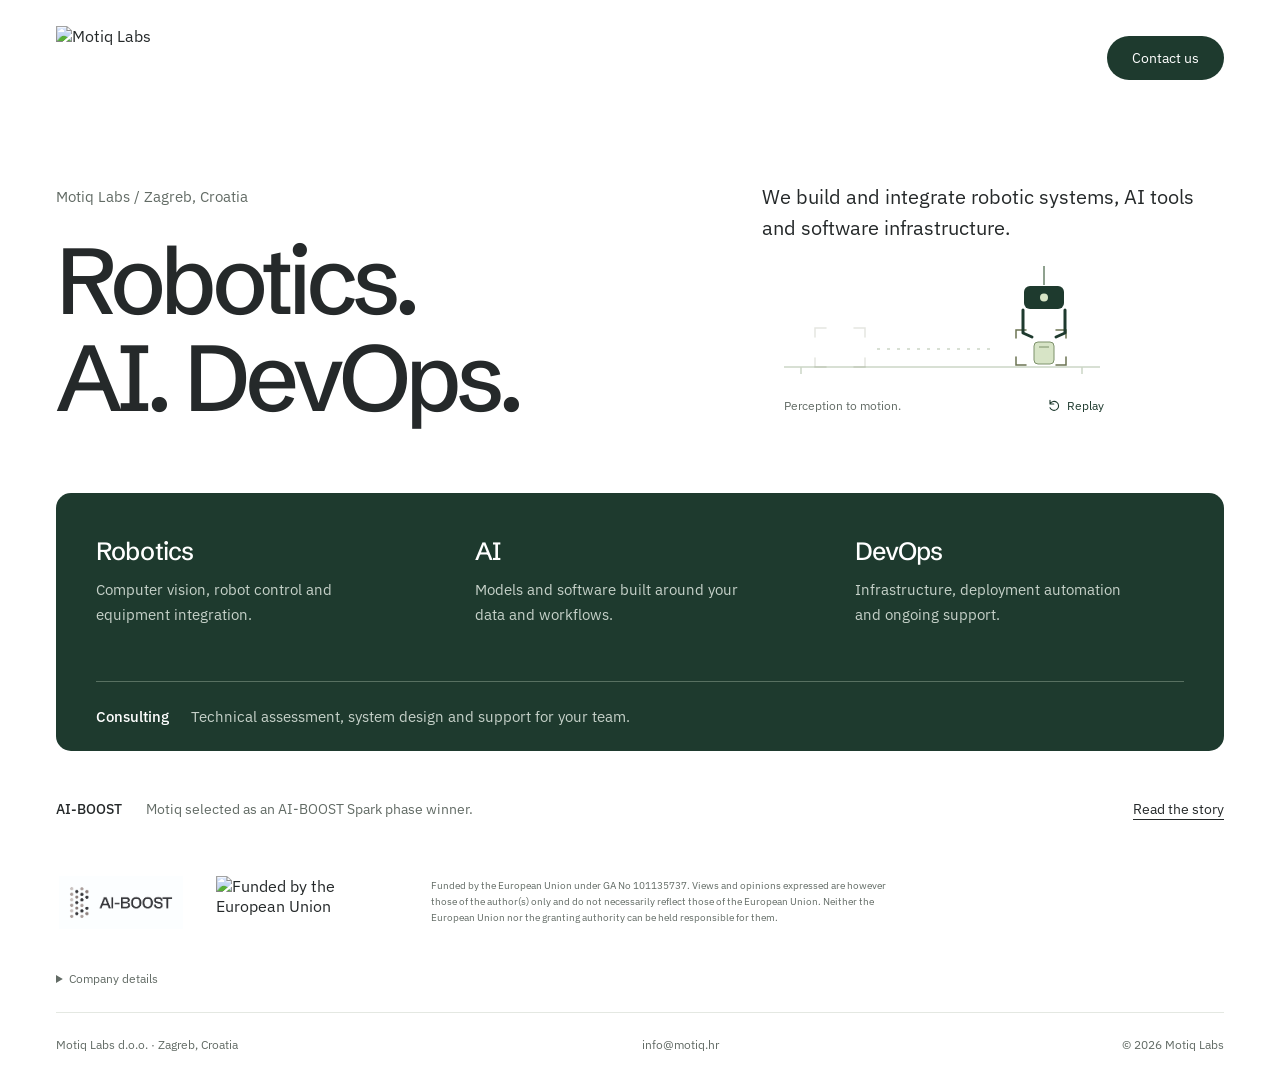
==== index.html @ 9acb7c1d "Polish homepage with gripper animation and AI-BOOST news article" ====
<!doctype html>
<html lang="en">
<head>
  <meta charset="utf-8">
  <meta name="viewport" content="width=device-width, initial-scale=1">
  <meta name="description" content="Robotics, AI, DevOps and engineering consulting. Motiq Labs, Zagreb, Croatia.">
  <title>Motiq Labs — Robotics, AI &amp; DevOps</title>
  <meta name="theme-color" content="#ffffff">
  <link rel="canonical" href="https://www.motiq.hr/">
  <meta property="og:title" content="Motiq Labs — Robotics, AI &amp; DevOps">
  <meta property="og:description" content="Robotics, AI, DevOps and engineering consulting. Motiq Labs, Zagreb, Croatia.">
  <meta property="og:type" content="website">
  <meta property="og:url" content="https://www.motiq.hr/">
  <meta property="og:image" content="https://www.motiq.hr/assets/brand/social-preview.png">
  <meta property="og:image:alt" content="Motiq Labs">
  <meta name="twitter:card" content="summary_large_image">
  <link rel="icon" href="assets/brand/favicon.svg" type="image/svg+xml">
  <link rel="icon" href="assets/brand/favicon.ico" sizes="16x16 32x32">
  <link rel="apple-touch-icon" href="assets/brand/apple-touch-icon.png">
  <link rel="manifest" href="site.webmanifest">
  <link rel="preconnect" href="https://fonts.googleapis.com">
  <link rel="preconnect" href="https://fonts.gstatic.com" crossorigin>
  <link rel="stylesheet" href="css/style.62e32bd6d911.css">
</head>
<body class="a selected-design">
  <a class="skip-link" href="#main">Skip to content</a>
  <div class="wrap">
    <header class="header">
      <a href="./" aria-label="Motiq Labs home"><img class="logo" src="assets/brand/motiq-horizontal.svg" alt="Motiq Labs" width="133" height="64"></a>
      <nav class="nav" aria-label="Main navigation">
        <a class="contact" href="mailto:info@motiq.hr">Contact us</a>
      </nav>
    </header>
    <main id="main">
      <section class="hero">
        <div><p class="intro">Motiq Labs / Zagreb, Croatia</p><h1>Robotics.<br>AI. DevOps.</h1></div>
        <div class="hero-side"><p class="lead">We build and integrate robotic systems, AI tools and software infrastructure.</p><figure class="motion-demo" data-motion>
          <svg class="motion-scene" viewBox="0 0 360 124" role="img" aria-labelledby="motion-title">
            <title id="motion-title">Illustration of a gripper detecting, picking up and placing an object</title>
            <path class="motion-track" d="M22 102H338M39 102v7M320 102v7"/>
            <path class="motion-target" d="M254 73v-8h10m30 0h10v8m0 19v8h-10m-30 0h-10v-8"/>
            <path class="motion-sense" d="M53 72v-9h11m28 0h11v9m-50 21v9h11m28 0h11v-9"/>
            <path class="motion-route" d="M115 84H235"/>
            <g class="motion-item"><rect x="68" y="77" width="20" height="22" rx="4"/><path d="M73 82h10"/></g>
            <g class="motion-gripper">
              <path class="motion-cable" d="M78 9v19"/>
              <rect class="motion-body" x="58" y="29" width="40" height="23" rx="6"/>
              <path class="motion-jaw motion-jaw-left" d="M57 53v23l9 4"/>
              <path class="motion-jaw motion-jaw-right" d="M99 53v23l-9 4"/>
              <circle class="motion-joint" cx="78" cy="40.5" r="4"/>
            </g>
          </svg>
          <figcaption><span>Perception to motion.</span><button class="motion-replay" type="button" aria-label="Replay gripper animation" hidden><svg viewBox="0 0 20 20" aria-hidden="true"><path d="M4 8a6 6 0 1 1 0 5M4 3v5h5"/></svg><span>Replay</span></button></figcaption>
        </figure></div>
      </section>
      <div class="service-band">
        <div class="services" id="services">
          <section><h2>Robotics</h2><p>Computer vision, robot control and equipment integration.</p></section>
          <section><h2>AI</h2><p>Models and software built around your data and workflows.</p></section>
          <section><h2>DevOps</h2><p>Infrastructure, deployment automation and ongoing support.</p></section>
        </div>
        <div class="consulting"><strong>Consulting</strong><span>Technical assessment, system design and support for your team.</span></div>
      </div>
      <aside class="news" id="ai-boost"><span class="tag">AI-BOOST</span><p>Motiq selected as an AI-BOOST Spark phase winner.</p><a href="ai-boost.html">Read the story</a></aside>
      <div class="credits">
        <div class="credit-logos"><a href="https://aiboost-project.eu/" aria-label="AI-BOOST"><img class="boost-logo" src="assets/brand/ai-boost-horizontal.jpg" alt="AI-BOOST" width="130" height="53"></a><img class="eu-logo" src="assets/brand/eu-funded-en.png" alt="Funded by the European Union" width="180" height="53"></div>
        <p>Funded by the European Union under GA No 101135737. Views and opinions expressed are however those of the author(s) only and do not necessarily reflect those of the European Union. Neither the European Union nor the granting authority can be held responsible for them.</p>
      </div>
    </main>
    <details class="company-details"><summary>Company details</summary><p>Motiq Labs društvo s ograničenom odgovornošću za usluge<br>Ulica Drage Gervaisa 27, 10000 Zagreb, Croatia<br>OIB: 84803121885 · MBS: 081739004<br><a href="mailto:uprava@motiq.hr">uprava@motiq.hr</a></p></details>
    <footer class="bottom" id="contact"><span>Motiq Labs d.o.o. · Zagreb, Croatia</span><a href="mailto:info@motiq.hr">info@motiq.hr</a><span>© 2026 Motiq Labs</span></footer>
  </div>
  <script src="js/motion.3e75aca7bedf.js" defer></script>
</body>
</html>
---- css/style.62e32bd6d911.css ----
@import url('https://fonts.googleapis.com/css2?family=IBM+Plex+Sans:wght@400;500&family=Schibsted+Grotesk:wght@400;500;600&display=swap');
:root{--forest:#1e3a2e;--ink:#25292a;--muted:#626b65;--sage:#d7e4c6;--paper:#fff;font-family:'IBM Plex Sans',sans-serif;color:var(--ink);background:var(--paper)}
*{box-sizing:border-box}body{margin:0}a{color:inherit;text-decoration:none}a:hover{text-decoration:underline;text-underline-offset:5px}a:focus-visible{outline:3px solid #58815b;outline-offset:6px}p,h1,h2,h3{margin:0}p{line-height:1.65}h1,h2,h3{font-family:'Schibsted Grotesk',sans-serif;font-weight:500;letter-spacing:-.055em}img{display:block;max-width:100%}.wrap{width:min(1280px,calc(100% - 112px));margin:auto}.header{height:116px;display:flex;align-items:center;justify-content:space-between;gap:32px}.logo{width:133px;height:64px;object-fit:contain}.nav{display:flex;align-items:center;gap:38px;font-size:14px}.nav .contact{background:var(--forest);color:#fff;padding:13px 25px;border-radius:30px}.intro{font-size:15px;color:var(--muted)}.lead{font-size:20px;max-width:40ch;line-height:1.55}.button{display:inline-flex;align-items:center;justify-content:center;min-height:50px;padding:13px 25px;background:var(--forest);color:white;border-radius:30px;font-size:15px;margin-top:28px}.button:hover{background:#2c503d;text-decoration:none}.services{display:grid;grid-template-columns:repeat(3,1fr);gap:50px;padding:43px 0 53px}.services h2{font-size:25px;letter-spacing:-.035em;margin-bottom:12px}.services p{font-size:15px;max-width:31ch;color:var(--muted)}.consulting{display:flex;align-items:baseline;gap:22px;font-size:15px;padding:25px 0;color:var(--muted)}.consulting strong{color:var(--ink);font-weight:500}.news{display:flex;align-items:center;gap:24px;border-top:1px solid #dce2da;padding:25px 0;font-size:14px}.news .tag{font-weight:500;white-space:nowrap}.news p{color:var(--muted)}.news a{margin-left:auto;white-space:nowrap;text-decoration:underline;text-underline-offset:5px}.credits{display:flex;gap:35px;align-items:center;padding:30px 0 34px}.credit-logos{display:flex;align-items:center;gap:30px;flex-shrink:0}.boost-logo{width:130px;height:53px;object-fit:contain}.eu-logo{width:180px;height:53px;object-fit:contain}.credits p{max-width:77ch;font-size:10px;line-height:1.6;color:var(--muted)}.bottom{display:flex;justify-content:space-between;padding:24px 0 82px;font-size:12px;color:var(--muted);border-top:1px solid #e4e8e2}
.selected-design .bottom{padding-bottom:28px}
/* A: a direct typographic opening and a quiet green working surface. */
.a .hero{display:grid;grid-template-columns:1.4fr 1fr;gap:60px;padding:65px 0 62px;align-items:end}.a h1{font-size:clamp(65px,7.3vw,110px);line-height:1.04;letter-spacing:-.065em;margin-top:22px}.a .hero-side{padding-bottom:10px}.a .service-band{background:var(--forest);color:#fff;border-radius:15px;padding:0 40px}.a .service-band .services p{color:#c6d1c9}.a .consulting{border-top:1px solid #587061;color:#c6d1c9}.a .consulting strong{color:white}.a .news{border-top:0;margin-top:22px}
@media(min-width:1500px){.wrap{width:min(1320px,calc(100% - 160px))}}
@media(max-width:850px){.wrap{width:calc(100% - 48px)}.header{height:94px}.logo{width:113px;height:55px}.nav{gap:20px}.a .hero{grid-template-columns:1fr;gap:32px;padding:38px 0 42px}.a h1{font-size:clamp(50px,9.4vw,80px);max-width:none}.lead{font-size:19px;max-width:45ch}.services{gap:28px}.a .service-band{padding:0 25px}.services h2{font-size:22px}.credits{flex-direction:column;align-items:flex-start;gap:15px}.news{flex-wrap:wrap;gap:8px 20px}.news a{margin-left:0}}
@media(max-width:540px){.wrap{width:calc(100% - 40px)}.nav .contact{padding:10px 18px}.nav .work-link{display:none}.a h1{font-size:clamp(42px,11.3vw,63px)}.a .hero{gap:25px}.intro{font-size:13px}.lead{font-size:17px}.services{grid-template-columns:1fr;padding:28px 0;gap:25px}.services h2{font-size:23px;margin-bottom:5px}.services p{max-width:37ch}.consulting{flex-direction:column;gap:5px;padding:22px 0}.a .service-band{padding:0 23px}.news{padding-block:23px}.credit-logos{gap:20px;flex-wrap:wrap}.boost-logo{width:103px}.eu-logo{width:150px}.bottom{gap:20px;flex-wrap:wrap}}
.skip-link{position:absolute;top:-100px;left:20px;z-index:20;padding:12px 20px;background:#1e3a2e;color:#fff}.skip-link:focus{top:12px}
html{scroll-padding-top:24px}
.company-details{padding:0 0 18px;font-size:12px;color:var(--muted)}.company-details summary{cursor:pointer;width:fit-content;padding:8px 0}.company-details p{margin-top:8px}
.project-page article{max-width:850px;margin:50px auto 65px}.project-page h1{font-size:clamp(37px,5vw,68px);line-height:1.1;margin-top:24px}.project-page h2{font-size:26px;margin:36px 0 15px}.project-page h3{font-size:20px;letter-spacing:-.025em}.project-page article>p{font-size:17px;margin:20px 0;color:var(--muted)}.project-page article a{text-decoration:underline;text-underline-offset:4px}.project-page .project-lead{font-size:20px}.project-steps{padding-left:22px}.project-steps li{padding:8px 0 12px 10px}.project-steps p{margin-top:7px;color:var(--muted)}

/* A single, replayable pick-and-place illustration replaces the second CTA. */
[hidden] { display: none !important; }
.motion-demo { margin: 22px 0 0; max-width: 360px; color: var(--forest); }
.motion-scene { display: block; width: 100%; height: auto; overflow: visible; }
.motion-track { fill: none; stroke: #cbd6c6; stroke-width: 1.5; }
.motion-route { fill: none; stroke: #cbd6c6; stroke-width: 1.5; stroke-dasharray: 3 7; }
.motion-target, .motion-sense { fill: none; stroke: #6b7352; stroke-width: 1.5; stroke-linecap: round; }
.motion-sense { opacity: .18; }
.motion-item { transform: translate(204px, 0); }
.motion-item rect { fill: var(--sage); stroke: #7d916b; stroke-width: 1; }
.motion-item path { fill: none; stroke: #7d916b; stroke-width: 1; }
.motion-gripper { transform: translate(204px, -8px); }
.motion-cable { stroke: #8fa18f; stroke-width: 2; }
.motion-body { fill: var(--forest); }
.motion-joint { fill: var(--sage); }
.motion-jaw { fill: none; stroke: var(--forest); stroke-width: 3; stroke-linecap: round; stroke-linejoin: round; }
.motion-demo figcaption { display: flex; align-items: center; justify-content: space-between; min-height: 32px; padding: 0 18px 0 22px; font-size: 12px; color: var(--muted); }
.motion-replay { display: inline-flex; align-items: center; gap: 5px; border: 0; padding: 6px 0 6px 12px; min-height: 32px; background: none; font: inherit; color: var(--forest); cursor: pointer; }
.motion-replay svg { width: 15px; height: 15px; fill: none; stroke: currentColor; stroke-width: 1.5; stroke-linecap: round; stroke-linejoin: round; }
.motion-replay:hover { text-decoration: underline; text-underline-offset: 4px; }
.motion-replay:focus-visible { outline: 3px solid #58815b; outline-offset: 3px; border-radius: 3px; }
.motion-replay:disabled { opacity: .4; cursor: default; text-decoration: none; }
.is-playing .motion-gripper { animation: gripper-travel 4.8s cubic-bezier(.4, 0, .2, 1) both; }
.is-playing .motion-item { animation: item-travel 4.8s cubic-bezier(.4, 0, .2, 1) both; }
.is-playing .motion-jaw-left { animation: close-left 4.8s ease both; }
.is-playing .motion-jaw-right { animation: close-right 4.8s ease both; }
.is-playing .motion-sense { animation: detect-item 4.8s ease both; }
.is-playing .motion-target { animation: place-item 4.8s ease both; }
@keyframes gripper-travel {
  0%, 10% { transform: translate(0, -8px); }
  22%, 30% { transform: translate(0, 18px); }
  40% { transform: translate(0, 0); }
  65% { transform: translate(204px, 0); }
  76%, 86% { transform: translate(204px, 18px); }
  100% { transform: translate(204px, -8px); }
}
@keyframes item-travel {
  0%, 30% { transform: translate(0, 0); }
  40% { transform: translate(0, -18px); }
  65% { transform: translate(204px, -18px); }
  76%, 100% { transform: translate(204px, 0); }
}
@keyframes close-left { 0%, 22%, 86%, 100% { transform: translateX(0); } 30%, 76% { transform: translateX(4px); } }
@keyframes close-right { 0%, 22%, 86%, 100% { transform: translateX(0); } 30%, 76% { transform: translateX(-4px); } }
@keyframes detect-item { 0% { opacity: .2; } 10%, 22% { opacity: 1; } 30%, 100% { opacity: .18; } }
@keyframes place-item { 0%, 65% { opacity: .2; } 86%, 100% { opacity: 1; } }
.project-page article > .story-meta { display: flex; align-items: center; gap: 20px; font-size: 13px; margin: 0 0 22px; }
.story-meta span { color: var(--forest); font-weight: 500; }
.story-visual { margin: 32px 0 36px; }
.story-visual img { width: 100%; height: auto; border-radius: 8px; }
.project-page .credits { padding-top: 20px; }
@media (max-width: 850px) {
  .motion-demo { max-width: 330px; margin-top: 15px; }
  .a .hero-side { display: grid; grid-template-columns: 1fr 1fr; gap: 30px; align-items: center; }
  .motion-demo { margin: 0; }
}
@media (max-width: 540px) {
  .a .hero-side { display: block; }
  .motion-demo { max-width: 330px; margin-top: 13px; }
  .a .hero { padding-bottom: 28px; }
  .project-page article { margin-top: 30px; }
  .project-page h1 { font-size: clamp(34px, 8.4vw, 43px); }
  .project-page .project-lead { font-size: 18px; }
  .story-visual { margin: 25px 0; }
}
@media (prefers-reduced-motion: reduce) {
  .motion-demo * { animation: none !important; }
  .motion-replay { display: none; }
}

.a .hero { align-items: center; }

.nowrap { white-space: nowrap; }
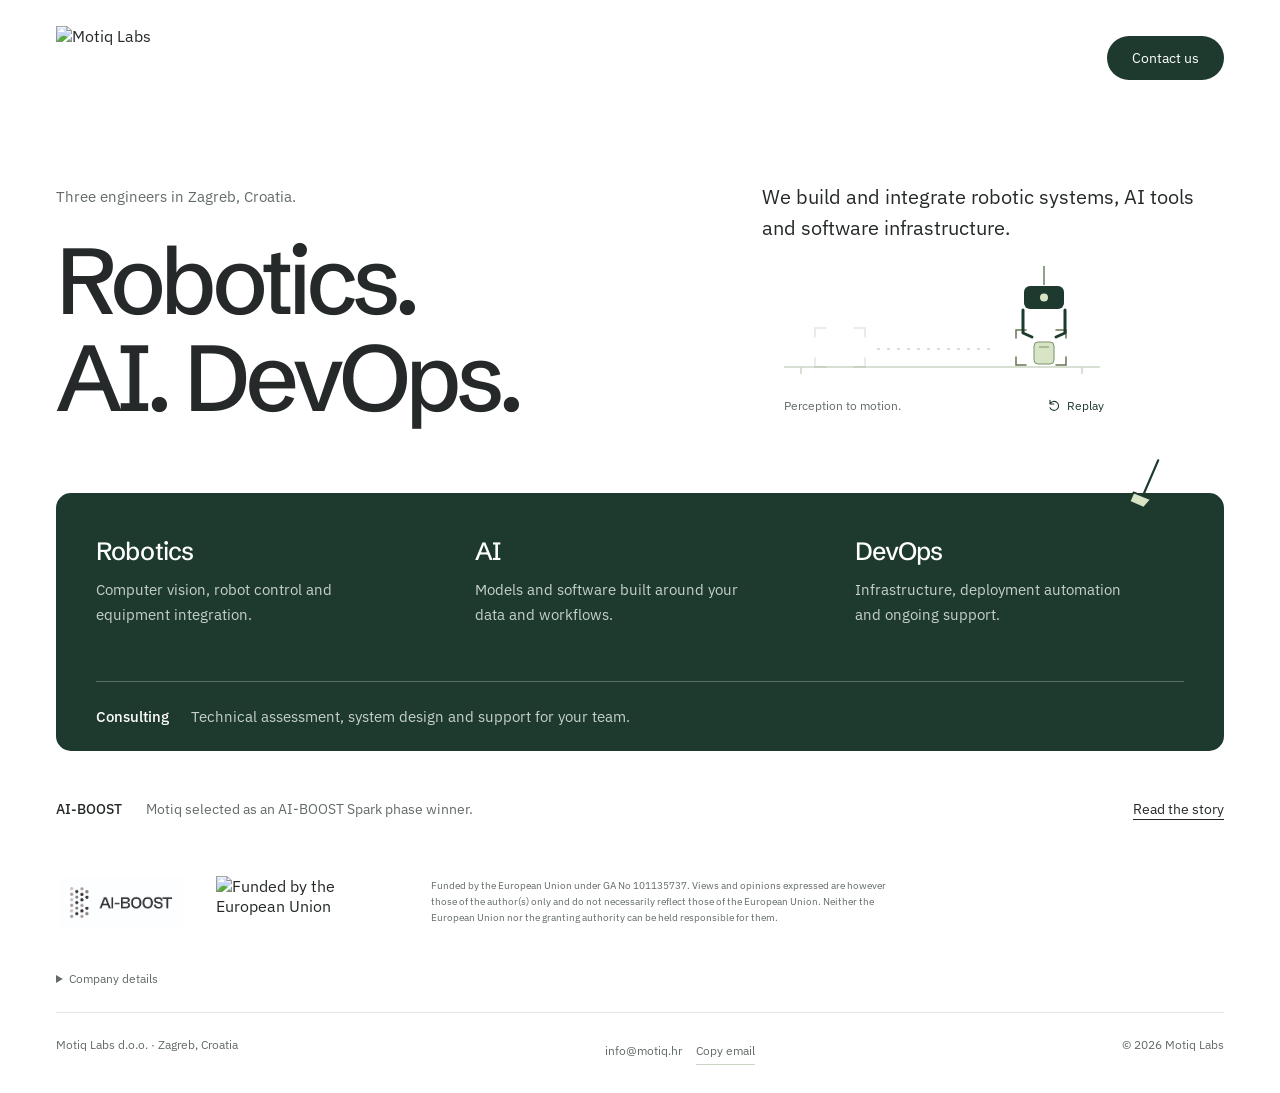
==== commit 60dd8657: "Add Motiq hoe scroll transition and concise team and contact details" ====
--- a/index.html
+++ b/index.html
@@ -20,7 +20,7 @@
   <link rel="manifest" href="site.webmanifest">
   <link rel="preconnect" href="https://fonts.googleapis.com">
   <link rel="preconnect" href="https://fonts.gstatic.com" crossorigin>
-  <link rel="stylesheet" href="css/style.62e32bd6d911.css">
+  <link rel="stylesheet" href="css/style.fec4b75cc398.css">
 </head>
 <body class="a selected-design">
   <a class="skip-link" href="#main">Skip to content</a>
@@ -33,7 +33,7 @@
     </header>
     <main id="main">
       <section class="hero">
-        <div><p class="intro">Motiq Labs / Zagreb, Croatia</p><h1>Robotics.<br>AI. DevOps.</h1></div>
+        <div><p class="intro">Three engineers in Zagreb, Croatia.</p><h1>Robotics.<br>AI. DevOps.</h1></div>
         <div class="hero-side"><p class="lead">We build and integrate robotic systems, AI tools and software infrastructure.</p><figure class="motion-demo" data-motion>
           <svg class="motion-scene" viewBox="0 0 360 124" role="img" aria-labelledby="motion-title">
             <title id="motion-title">Illustration of a gripper detecting, picking up and placing an object</title>
@@ -54,6 +54,7 @@
         </figure></div>
       </section>
       <div class="service-band">
+        <svg class="transition-tool" viewBox="0 0 80 80" aria-hidden="true" focusable="false"><path class="hoe-handle" d="m57 12-29 41"/><path class="hoe-blade" d="m16 47 21 14-12 9L8 58Z"/></svg>
         <div class="services" id="services">
           <section><h2>Robotics</h2><p>Computer vision, robot control and equipment integration.</p></section>
           <section><h2>AI</h2><p>Models and software built around your data and workflows.</p></section>
@@ -68,8 +69,8 @@
       </div>
     </main>
     <details class="company-details"><summary>Company details</summary><p>Motiq Labs društvo s ograničenom odgovornošću za usluge<br>Ulica Drage Gervaisa 27, 10000 Zagreb, Croatia<br>OIB: 84803121885 · MBS: 081739004<br><a href="mailto:uprava@motiq.hr">uprava@motiq.hr</a></p></details>
-    <footer class="bottom" id="contact"><span>Motiq Labs d.o.o. · Zagreb, Croatia</span><a href="mailto:info@motiq.hr">info@motiq.hr</a><span>© 2026 Motiq Labs</span></footer>
+    <footer class="bottom" id="contact"><span>Motiq Labs d.o.o. · Zagreb, Croatia</span><span class="footer-contact"><a href="mailto:info@motiq.hr">info@motiq.hr</a><button class="copy-email" type="button" data-copy-email aria-label="Copy email address" hidden>Copy email</button><span class="copy-status" role="status" aria-live="polite"></span></span><span>© 2026 Motiq Labs</span></footer>
   </div>
-  <script src="js/motion.3e75aca7bedf.js" defer></script>
+  <script src="js/motion.899c599a1e67.js" defer></script>
 </body>
 </html>
--- a/css/style.fec4b75cc398.css
+++ b/css/style.fec4b75cc398.css
@@ -0,0 +1,105 @@
+@import url('https://fonts.googleapis.com/css2?family=IBM+Plex+Sans:wght@400;500&family=Schibsted+Grotesk:wght@400;500;600&display=swap');
+:root{--forest:#1e3a2e;--ink:#25292a;--muted:#626b65;--sage:#d7e4c6;--paper:#fff;font-family:'IBM Plex Sans',sans-serif;color:var(--ink);background:var(--paper)}
+*{box-sizing:border-box}body{margin:0}a{color:inherit;text-decoration:none}a:hover{text-decoration:underline;text-underline-offset:5px}a:focus-visible{outline:3px solid #58815b;outline-offset:6px}p,h1,h2,h3{margin:0}p{line-height:1.65}h1,h2,h3{font-family:'Schibsted Grotesk',sans-serif;font-weight:500;letter-spacing:-.055em}img{display:block;max-width:100%}.wrap{width:min(1280px,calc(100% - 112px));margin:auto}.header{height:116px;display:flex;align-items:center;justify-content:space-between;gap:32px}.logo{width:133px;height:64px;object-fit:contain}.nav{display:flex;align-items:center;gap:38px;font-size:14px}.nav .contact{background:var(--forest);color:#fff;padding:13px 25px;border-radius:30px}.intro{font-size:15px;color:var(--muted)}.lead{font-size:20px;max-width:40ch;line-height:1.55}.button{display:inline-flex;align-items:center;justify-content:center;min-height:50px;padding:13px 25px;background:var(--forest);color:white;border-radius:30px;font-size:15px;margin-top:28px}.button:hover{background:#2c503d;text-decoration:none}.services{display:grid;grid-template-columns:repeat(3,1fr);gap:50px;padding:43px 0 53px}.services h2{font-size:25px;letter-spacing:-.035em;margin-bottom:12px}.services p{font-size:15px;max-width:31ch;color:var(--muted)}.consulting{display:flex;align-items:baseline;gap:22px;font-size:15px;padding:25px 0;color:var(--muted)}.consulting strong{color:var(--ink);font-weight:500}.news{display:flex;align-items:center;gap:24px;border-top:1px solid #dce2da;padding:25px 0;font-size:14px}.news .tag{font-weight:500;white-space:nowrap}.news p{color:var(--muted)}.news a{margin-left:auto;white-space:nowrap;text-decoration:underline;text-underline-offset:5px}.credits{display:flex;gap:35px;align-items:center;padding:30px 0 34px}.credit-logos{display:flex;align-items:center;gap:30px;flex-shrink:0}.boost-logo{width:130px;height:53px;object-fit:contain}.eu-logo{width:180px;height:53px;object-fit:contain}.credits p{max-width:77ch;font-size:10px;line-height:1.6;color:var(--muted)}.bottom{display:flex;justify-content:space-between;padding:24px 0 82px;font-size:12px;color:var(--muted);border-top:1px solid #e4e8e2}
+.selected-design .bottom{padding-bottom:28px}
+/* A: a direct typographic opening and a quiet green working surface. */
+.a .hero{display:grid;grid-template-columns:1.4fr 1fr;gap:60px;padding:65px 0 62px;align-items:end}.a h1{font-size:clamp(65px,7.3vw,110px);line-height:1.04;letter-spacing:-.065em;margin-top:22px}.a .hero-side{padding-bottom:10px}.a .service-band{background:var(--forest);color:#fff;border-radius:15px;padding:0 40px}.a .service-band .services p{color:#c6d1c9}.a .consulting{border-top:1px solid #587061;color:#c6d1c9}.a .consulting strong{color:white}.a .news{border-top:0;margin-top:22px}
+@media(min-width:1500px){.wrap{width:min(1320px,calc(100% - 160px))}}
+@media(max-width:850px){.wrap{width:calc(100% - 48px)}.header{height:94px}.logo{width:113px;height:55px}.nav{gap:20px}.a .hero{grid-template-columns:1fr;gap:32px;padding:38px 0 42px}.a h1{font-size:clamp(50px,9.4vw,80px);max-width:none}.lead{font-size:19px;max-width:45ch}.services{gap:28px}.a .service-band{padding:0 25px}.services h2{font-size:22px}.credits{flex-direction:column;align-items:flex-start;gap:15px}.news{flex-wrap:wrap;gap:8px 20px}.news a{margin-left:0}}
+@media(max-width:540px){.wrap{width:calc(100% - 40px)}.nav .contact{padding:10px 18px}.nav .work-link{display:none}.a h1{font-size:clamp(42px,11.3vw,63px)}.a .hero{gap:25px}.intro{font-size:13px}.lead{font-size:17px}.services{grid-template-columns:1fr;padding:28px 0;gap:25px}.services h2{font-size:23px;margin-bottom:5px}.services p{max-width:37ch}.consulting{flex-direction:column;gap:5px;padding:22px 0}.a .service-band{padding:0 23px}.news{padding-block:23px}.credit-logos{gap:20px;flex-wrap:wrap}.boost-logo{width:103px}.eu-logo{width:150px}.bottom{gap:20px;flex-wrap:wrap}}
+.skip-link{position:absolute;top:-100px;left:20px;z-index:20;padding:12px 20px;background:#1e3a2e;color:#fff}.skip-link:focus{top:12px}
+html{scroll-padding-top:24px}
+.company-details{padding:0 0 18px;font-size:12px;color:var(--muted)}.company-details summary{cursor:pointer;width:fit-content;padding:8px 0}.company-details p{margin-top:8px}
+.project-page article{max-width:850px;margin:50px auto 65px}.project-page h1{font-size:clamp(37px,5vw,68px);line-height:1.1;margin-top:24px}.project-page h2{font-size:26px;margin:36px 0 15px}.project-page h3{font-size:20px;letter-spacing:-.025em}.project-page article>p{font-size:17px;margin:20px 0;color:var(--muted)}.project-page article a{text-decoration:underline;text-underline-offset:4px}.project-page .project-lead{font-size:20px}.project-steps{padding-left:22px}.project-steps li{padding:8px 0 12px 10px}.project-steps p{margin-top:7px;color:var(--muted)}
+
+/* A single, replayable pick-and-place illustration replaces the second CTA. */
+[hidden] { display: none !important; }
+.motion-demo { margin: 22px 0 0; max-width: 360px; color: var(--forest); }
+.motion-scene { display: block; width: 100%; height: auto; overflow: visible; }
+.motion-track { fill: none; stroke: #cbd6c6; stroke-width: 1.5; }
+.motion-route { fill: none; stroke: #cbd6c6; stroke-width: 1.5; stroke-dasharray: 3 7; }
+.motion-target, .motion-sense { fill: none; stroke: #6b7352; stroke-width: 1.5; stroke-linecap: round; }
+.motion-sense { opacity: .18; }
+.motion-item { transform: translate(204px, 0); }
+.motion-item rect { fill: var(--sage); stroke: #7d916b; stroke-width: 1; }
+.motion-item path { fill: none; stroke: #7d916b; stroke-width: 1; }
+.motion-gripper { transform: translate(204px, -8px); }
+.motion-cable { stroke: #8fa18f; stroke-width: 2; }
+.motion-body { fill: var(--forest); }
+.motion-joint { fill: var(--sage); }
+.motion-jaw { fill: none; stroke: var(--forest); stroke-width: 3; stroke-linecap: round; stroke-linejoin: round; }
+.motion-demo figcaption { display: flex; align-items: center; justify-content: space-between; min-height: 32px; padding: 0 18px 0 22px; font-size: 12px; color: var(--muted); }
+.motion-replay { display: inline-flex; align-items: center; gap: 5px; border: 0; padding: 6px 0 6px 12px; min-height: 32px; background: none; font: inherit; color: var(--forest); cursor: pointer; }
+.motion-replay svg { width: 15px; height: 15px; fill: none; stroke: currentColor; stroke-width: 1.5; stroke-linecap: round; stroke-linejoin: round; }
+.motion-replay:hover { text-decoration: underline; text-underline-offset: 4px; }
+.motion-replay:focus-visible { outline: 3px solid #58815b; outline-offset: 3px; border-radius: 3px; }
+.motion-replay:disabled { opacity: .4; cursor: default; text-decoration: none; }
+.is-playing .motion-gripper { animation: gripper-travel 4.8s cubic-bezier(.4, 0, .2, 1) both; }
+.is-playing .motion-item { animation: item-travel 4.8s cubic-bezier(.4, 0, .2, 1) both; }
+.is-playing .motion-jaw-left { animation: close-left 4.8s ease both; }
+.is-playing .motion-jaw-right { animation: close-right 4.8s ease both; }
+.is-playing .motion-sense { animation: detect-item 4.8s ease both; }
+.is-playing .motion-target { animation: place-item 4.8s ease both; }
+@keyframes gripper-travel {
+  0%, 10% { transform: translate(0, -8px); }
+  22%, 30% { transform: translate(0, 18px); }
+  40% { transform: translate(0, 0); }
+  65% { transform: translate(204px, 0); }
+  76%, 86% { transform: translate(204px, 18px); }
+  100% { transform: translate(204px, -8px); }
+}
+@keyframes item-travel {
+  0%, 30% { transform: translate(0, 0); }
+  40% { transform: translate(0, -18px); }
+  65% { transform: translate(204px, -18px); }
+  76%, 100% { transform: translate(204px, 0); }
+}
+@keyframes close-left { 0%, 22%, 86%, 100% { transform: translateX(0); } 30%, 76% { transform: translateX(4px); } }
+@keyframes close-right { 0%, 22%, 86%, 100% { transform: translateX(0); } 30%, 76% { transform: translateX(-4px); } }
+@keyframes detect-item { 0% { opacity: .2; } 10%, 22% { opacity: 1; } 30%, 100% { opacity: .18; } }
+@keyframes place-item { 0%, 65% { opacity: .2; } 86%, 100% { opacity: 1; } }
+.project-page article > .story-meta { display: flex; align-items: center; gap: 20px; font-size: 13px; margin: 0 0 22px; }
+.story-meta span { color: var(--forest); font-weight: 500; }
+.story-visual { margin: 32px 0 36px; }
+.story-visual img { width: 100%; height: auto; border-radius: 8px; }
+.project-page .credits { padding-top: 20px; }
+@media (max-width: 850px) {
+  .motion-demo { max-width: 330px; margin-top: 15px; }
+  .a .hero-side { display: grid; grid-template-columns: 1fr 1fr; gap: 30px; align-items: center; }
+  .motion-demo { margin: 0; }
+}
+@media (max-width: 540px) {
+  .a .hero-side { display: block; }
+  .motion-demo { max-width: 330px; margin-top: 13px; }
+  .a .hero { padding-bottom: 28px; }
+  .project-page article { margin-top: 30px; }
+  .project-page h1 { font-size: clamp(34px, 8.4vw, 43px); }
+  .project-page .project-lead { font-size: 18px; }
+  .story-visual { margin: 25px 0; }
+}
+@media (prefers-reduced-motion: reduce) {
+  .motion-demo * { animation: none !important; }
+  .motion-replay { display: none; }
+}
+
+.a .hero { align-items: center; }
+
+.nowrap { white-space: nowrap; }
+
+/* The short page changes surface, rather than adding scroll-only content. */
+.a .service-band { position: relative; isolation: isolate; background: transparent; }
+.a .service-band::before { content: ''; position: absolute; z-index: -1; inset-block: 0; inset-inline: calc(-1 * var(--service-bleed, 0px)); border-radius: var(--service-radius, 15px); background: var(--forest); pointer-events: none; }
+.footer-contact { display: inline-flex; align-items: baseline; flex-wrap: wrap; gap: 14px; }
+.copy-email { border: 0; border-bottom: 1px solid #cbd6c6; padding: 0 0 2px; background: none; color: var(--muted); font: inherit; cursor: pointer; }
+.copy-email:hover { color: var(--forest); border-color: var(--forest); }
+.copy-email:focus-visible { outline: 3px solid #58815b; outline-offset: 5px; }
+.copy-status { position: absolute; width: 1px; height: 1px; padding: 0; margin: -1px; overflow: hidden; clip-path: inset(50%); white-space: nowrap; }
+@media (prefers-reduced-motion: reduce) {
+  .a .service-band::before { inset-inline: 0; border-radius: 15px; }
+}
+.transition-tool { position: absolute; z-index: 1; top: -38px; right: 40px; width: 60px; height: 60px; overflow: visible; transform-origin: 35% 80%; transform: rotate(var(--tool-turn, -12deg)); }
+.hoe-handle { fill: none; stroke: var(--forest); stroke-width: 3; stroke-linecap: round; }
+.hoe-blade { fill: var(--sage); stroke: var(--forest); stroke-width: 2.5; stroke-linejoin: round; }
+@media (max-width: 540px) { .transition-tool { right: 24px; width: 50px; height: 50px; top: -32px; } }
+@media (prefers-reduced-motion: reduce) { .transition-tool { transform: none; } }
+.copy-email { min-height: 28px; padding-block: 4px; }
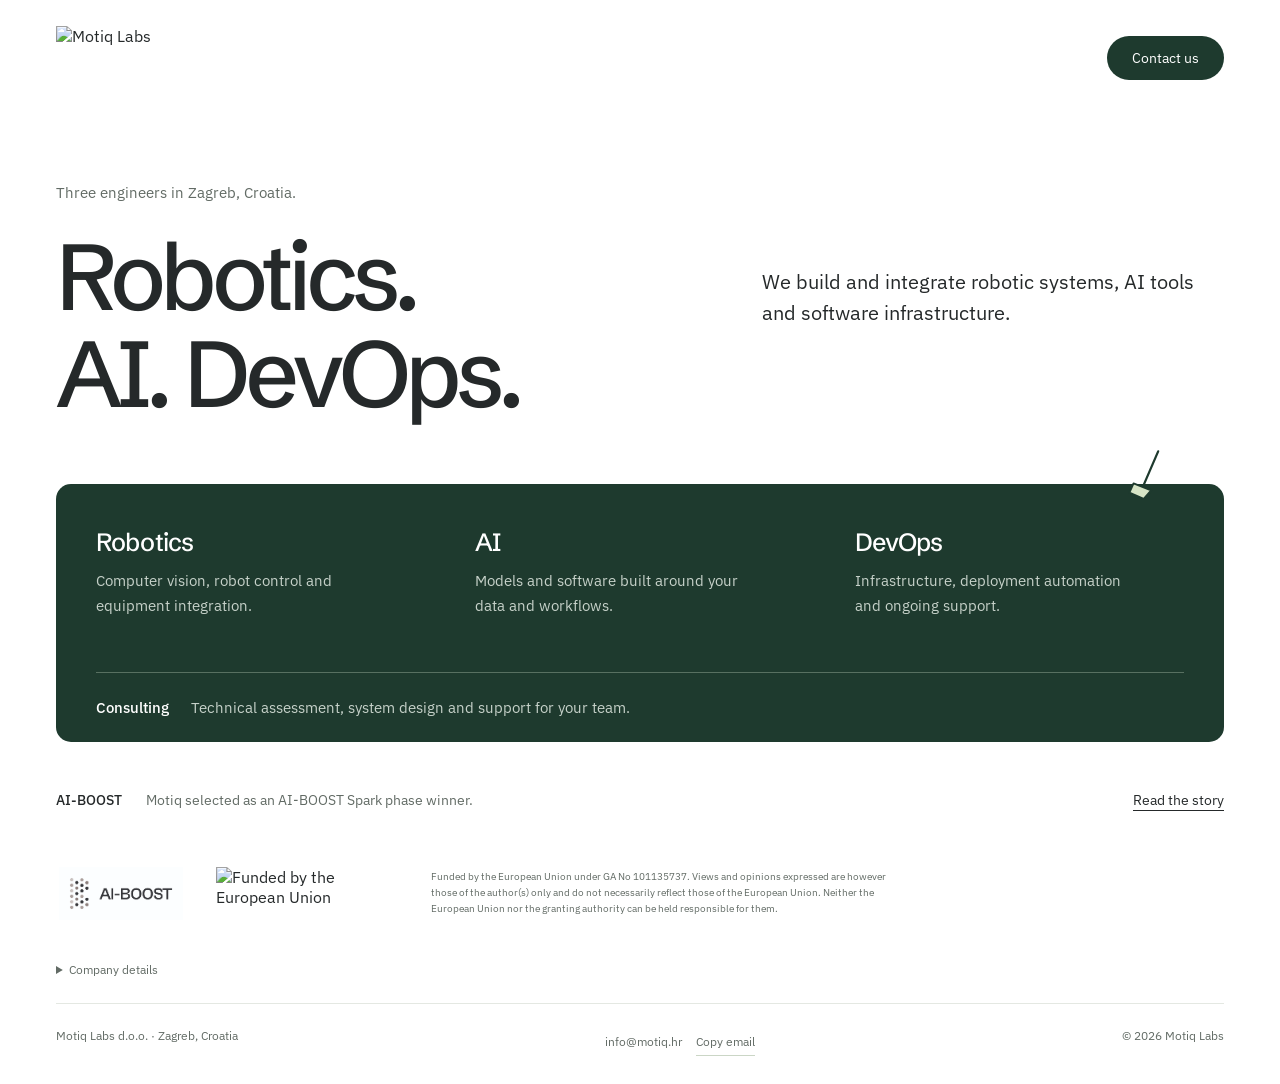
==== commit c46c44e9: "Remove decorative gripper illustration from homepage" ====
--- a/index.html
+++ b/index.html
@@ -20,7 +20,7 @@
   <link rel="manifest" href="site.webmanifest">
   <link rel="preconnect" href="https://fonts.googleapis.com">
   <link rel="preconnect" href="https://fonts.gstatic.com" crossorigin>
-  <link rel="stylesheet" href="css/style.fec4b75cc398.css">
+  <link rel="stylesheet" href="css/style.0f986684c8ed.css">
 </head>
 <body class="a selected-design">
   <a class="skip-link" href="#main">Skip to content</a>
@@ -34,24 +34,7 @@
     <main id="main">
       <section class="hero">
         <div><p class="intro">Three engineers in Zagreb, Croatia.</p><h1>Robotics.<br>AI. DevOps.</h1></div>
-        <div class="hero-side"><p class="lead">We build and integrate robotic systems, AI tools and software infrastructure.</p><figure class="motion-demo" data-motion>
-          <svg class="motion-scene" viewBox="0 0 360 124" role="img" aria-labelledby="motion-title">
-            <title id="motion-title">Illustration of a gripper detecting, picking up and placing an object</title>
-            <path class="motion-track" d="M22 102H338M39 102v7M320 102v7"/>
-            <path class="motion-target" d="M254 73v-8h10m30 0h10v8m0 19v8h-10m-30 0h-10v-8"/>
-            <path class="motion-sense" d="M53 72v-9h11m28 0h11v9m-50 21v9h11m28 0h11v-9"/>
-            <path class="motion-route" d="M115 84H235"/>
-            <g class="motion-item"><rect x="68" y="77" width="20" height="22" rx="4"/><path d="M73 82h10"/></g>
-            <g class="motion-gripper">
-              <path class="motion-cable" d="M78 9v19"/>
-              <rect class="motion-body" x="58" y="29" width="40" height="23" rx="6"/>
-              <path class="motion-jaw motion-jaw-left" d="M57 53v23l9 4"/>
-              <path class="motion-jaw motion-jaw-right" d="M99 53v23l-9 4"/>
-              <circle class="motion-joint" cx="78" cy="40.5" r="4"/>
-            </g>
-          </svg>
-          <figcaption><span>Perception to motion.</span><button class="motion-replay" type="button" aria-label="Replay gripper animation" hidden><svg viewBox="0 0 20 20" aria-hidden="true"><path d="M4 8a6 6 0 1 1 0 5M4 3v5h5"/></svg><span>Replay</span></button></figcaption>
-        </figure></div>
+        <div class="hero-side"><p class="lead">We build and integrate robotic systems, AI tools and software infrastructure.</p></div>
       </section>
       <div class="service-band">
         <svg class="transition-tool" viewBox="0 0 80 80" aria-hidden="true" focusable="false"><path class="hoe-handle" d="m57 12-29 41"/><path class="hoe-blade" d="m16 47 21 14-12 9L8 58Z"/></svg>
@@ -71,6 +54,6 @@
     <details class="company-details"><summary>Company details</summary><p>Motiq Labs društvo s ograničenom odgovornošću za usluge<br>Ulica Drage Gervaisa 27, 10000 Zagreb, Croatia<br>OIB: 84803121885 · MBS: 081739004<br><a href="mailto:uprava@motiq.hr">uprava@motiq.hr</a></p></details>
     <footer class="bottom" id="contact"><span>Motiq Labs d.o.o. · Zagreb, Croatia</span><span class="footer-contact"><a href="mailto:info@motiq.hr">info@motiq.hr</a><button class="copy-email" type="button" data-copy-email aria-label="Copy email address" hidden>Copy email</button><span class="copy-status" role="status" aria-live="polite"></span></span><span>© 2026 Motiq Labs</span></footer>
   </div>
-  <script src="js/motion.899c599a1e67.js" defer></script>
+  <script src="js/motion.b6556955e8ec.js" defer></script>
 </body>
 </html>
--- a/css/style.0f986684c8ed.css
+++ b/css/style.0f986684c8ed.css
@@ -0,0 +1,52 @@
+@import url('https://fonts.googleapis.com/css2?family=IBM+Plex+Sans:wght@400;500&family=Schibsted+Grotesk:wght@400;500;600&display=swap');
+:root{--forest:#1e3a2e;--ink:#25292a;--muted:#626b65;--sage:#d7e4c6;--paper:#fff;font-family:'IBM Plex Sans',sans-serif;color:var(--ink);background:var(--paper)}
+*{box-sizing:border-box}body{margin:0}a{color:inherit;text-decoration:none}a:hover{text-decoration:underline;text-underline-offset:5px}a:focus-visible{outline:3px solid #58815b;outline-offset:6px}p,h1,h2,h3{margin:0}p{line-height:1.65}h1,h2,h3{font-family:'Schibsted Grotesk',sans-serif;font-weight:500;letter-spacing:-.055em}img{display:block;max-width:100%}.wrap{width:min(1280px,calc(100% - 112px));margin:auto}.header{height:116px;display:flex;align-items:center;justify-content:space-between;gap:32px}.logo{width:133px;height:64px;object-fit:contain}.nav{display:flex;align-items:center;gap:38px;font-size:14px}.nav .contact{background:var(--forest);color:#fff;padding:13px 25px;border-radius:30px}.intro{font-size:15px;color:var(--muted)}.lead{font-size:20px;max-width:40ch;line-height:1.55}.button{display:inline-flex;align-items:center;justify-content:center;min-height:50px;padding:13px 25px;background:var(--forest);color:white;border-radius:30px;font-size:15px;margin-top:28px}.button:hover{background:#2c503d;text-decoration:none}.services{display:grid;grid-template-columns:repeat(3,1fr);gap:50px;padding:43px 0 53px}.services h2{font-size:25px;letter-spacing:-.035em;margin-bottom:12px}.services p{font-size:15px;max-width:31ch;color:var(--muted)}.consulting{display:flex;align-items:baseline;gap:22px;font-size:15px;padding:25px 0;color:var(--muted)}.consulting strong{color:var(--ink);font-weight:500}.news{display:flex;align-items:center;gap:24px;border-top:1px solid #dce2da;padding:25px 0;font-size:14px}.news .tag{font-weight:500;white-space:nowrap}.news p{color:var(--muted)}.news a{margin-left:auto;white-space:nowrap;text-decoration:underline;text-underline-offset:5px}.credits{display:flex;gap:35px;align-items:center;padding:30px 0 34px}.credit-logos{display:flex;align-items:center;gap:30px;flex-shrink:0}.boost-logo{width:130px;height:53px;object-fit:contain}.eu-logo{width:180px;height:53px;object-fit:contain}.credits p{max-width:77ch;font-size:10px;line-height:1.6;color:var(--muted)}.bottom{display:flex;justify-content:space-between;padding:24px 0 82px;font-size:12px;color:var(--muted);border-top:1px solid #e4e8e2}
+.selected-design .bottom{padding-bottom:28px}
+/* A: a direct typographic opening and a quiet green working surface. */
+.a .hero{display:grid;grid-template-columns:1.4fr 1fr;gap:60px;padding:65px 0 62px;align-items:end}.a h1{font-size:clamp(65px,7.3vw,110px);line-height:1.04;letter-spacing:-.065em;margin-top:22px}.a .hero-side{padding-bottom:10px}.a .service-band{background:var(--forest);color:#fff;border-radius:15px;padding:0 40px}.a .service-band .services p{color:#c6d1c9}.a .consulting{border-top:1px solid #587061;color:#c6d1c9}.a .consulting strong{color:white}.a .news{border-top:0;margin-top:22px}
+@media(min-width:1500px){.wrap{width:min(1320px,calc(100% - 160px))}}
+@media(max-width:850px){.wrap{width:calc(100% - 48px)}.header{height:94px}.logo{width:113px;height:55px}.nav{gap:20px}.a .hero{grid-template-columns:1fr;gap:32px;padding:38px 0 42px}.a h1{font-size:clamp(50px,9.4vw,80px);max-width:none}.lead{font-size:19px;max-width:45ch}.services{gap:28px}.a .service-band{padding:0 25px}.services h2{font-size:22px}.credits{flex-direction:column;align-items:flex-start;gap:15px}.news{flex-wrap:wrap;gap:8px 20px}.news a{margin-left:0}}
+@media(max-width:540px){.wrap{width:calc(100% - 40px)}.nav .contact{padding:10px 18px}.nav .work-link{display:none}.a h1{font-size:clamp(42px,11.3vw,63px)}.a .hero{gap:25px}.intro{font-size:13px}.lead{font-size:17px}.services{grid-template-columns:1fr;padding:28px 0;gap:25px}.services h2{font-size:23px;margin-bottom:5px}.services p{max-width:37ch}.consulting{flex-direction:column;gap:5px;padding:22px 0}.a .service-band{padding:0 23px}.news{padding-block:23px}.credit-logos{gap:20px;flex-wrap:wrap}.boost-logo{width:103px}.eu-logo{width:150px}.bottom{gap:20px;flex-wrap:wrap}}
+.skip-link{position:absolute;top:-100px;left:20px;z-index:20;padding:12px 20px;background:#1e3a2e;color:#fff}.skip-link:focus{top:12px}
+html{scroll-padding-top:24px}
+.company-details{padding:0 0 18px;font-size:12px;color:var(--muted)}.company-details summary{cursor:pointer;width:fit-content;padding:8px 0}.company-details p{margin-top:8px}
+.project-page article{max-width:850px;margin:50px auto 65px}.project-page h1{font-size:clamp(37px,5vw,68px);line-height:1.1;margin-top:24px}.project-page h2{font-size:26px;margin:36px 0 15px}.project-page h3{font-size:20px;letter-spacing:-.025em}.project-page article>p{font-size:17px;margin:20px 0;color:var(--muted)}.project-page article a{text-decoration:underline;text-underline-offset:4px}.project-page .project-lead{font-size:20px}.project-steps{padding-left:22px}.project-steps li{padding:8px 0 12px 10px}.project-steps p{margin-top:7px;color:var(--muted)}
+
+[hidden] { display: none !important; }
+.project-page article > .story-meta { display: flex; align-items: center; gap: 20px; font-size: 13px; margin: 0 0 22px; }
+.story-meta span { color: var(--forest); font-weight: 500; }
+.story-visual { margin: 32px 0 36px; }
+.story-visual img { width: 100%; height: auto; border-radius: 8px; }
+.project-page .credits { padding-top: 20px; }
+
+@media (max-width: 540px) {
+  .a .hero-side { display: block; }
+  .a .hero { padding-bottom: 42px; }
+  .project-page article { margin-top: 30px; }
+  .project-page h1 { font-size: clamp(34px, 8.4vw, 43px); }
+  .project-page .project-lead { font-size: 18px; }
+  .story-visual { margin: 25px 0; }
+}
+
+
+.a .hero { align-items: center; }
+
+.nowrap { white-space: nowrap; }
+
+/* The short page changes surface, rather than adding scroll-only content. */
+.a .service-band { position: relative; isolation: isolate; background: transparent; }
+.a .service-band::before { content: ''; position: absolute; z-index: -1; inset-block: 0; inset-inline: calc(-1 * var(--service-bleed, 0px)); border-radius: var(--service-radius, 15px); background: var(--forest); pointer-events: none; }
+.footer-contact { display: inline-flex; align-items: baseline; flex-wrap: wrap; gap: 14px; }
+.copy-email { border: 0; border-bottom: 1px solid #cbd6c6; padding: 0 0 2px; background: none; color: var(--muted); font: inherit; cursor: pointer; }
+.copy-email:hover { color: var(--forest); border-color: var(--forest); }
+.copy-email:focus-visible { outline: 3px solid #58815b; outline-offset: 5px; }
+.copy-status { position: absolute; width: 1px; height: 1px; padding: 0; margin: -1px; overflow: hidden; clip-path: inset(50%); white-space: nowrap; }
+@media (prefers-reduced-motion: reduce) {
+  .a .service-band::before { inset-inline: 0; border-radius: 15px; }
+}
+.transition-tool { position: absolute; z-index: 1; top: -38px; right: 40px; width: 60px; height: 60px; overflow: visible; transform-origin: 35% 80%; transform: rotate(var(--tool-turn, -12deg)); }
+.hoe-handle { fill: none; stroke: var(--forest); stroke-width: 3; stroke-linecap: round; }
+.hoe-blade { fill: var(--sage); stroke: var(--forest); stroke-width: 2.5; stroke-linejoin: round; }
+@media (max-width: 540px) { .transition-tool { right: 24px; width: 50px; height: 50px; top: -32px; } }
+@media (prefers-reduced-motion: reduce) { .transition-tool { transform: none; } }
+.copy-email { min-height: 28px; padding-block: 4px; }
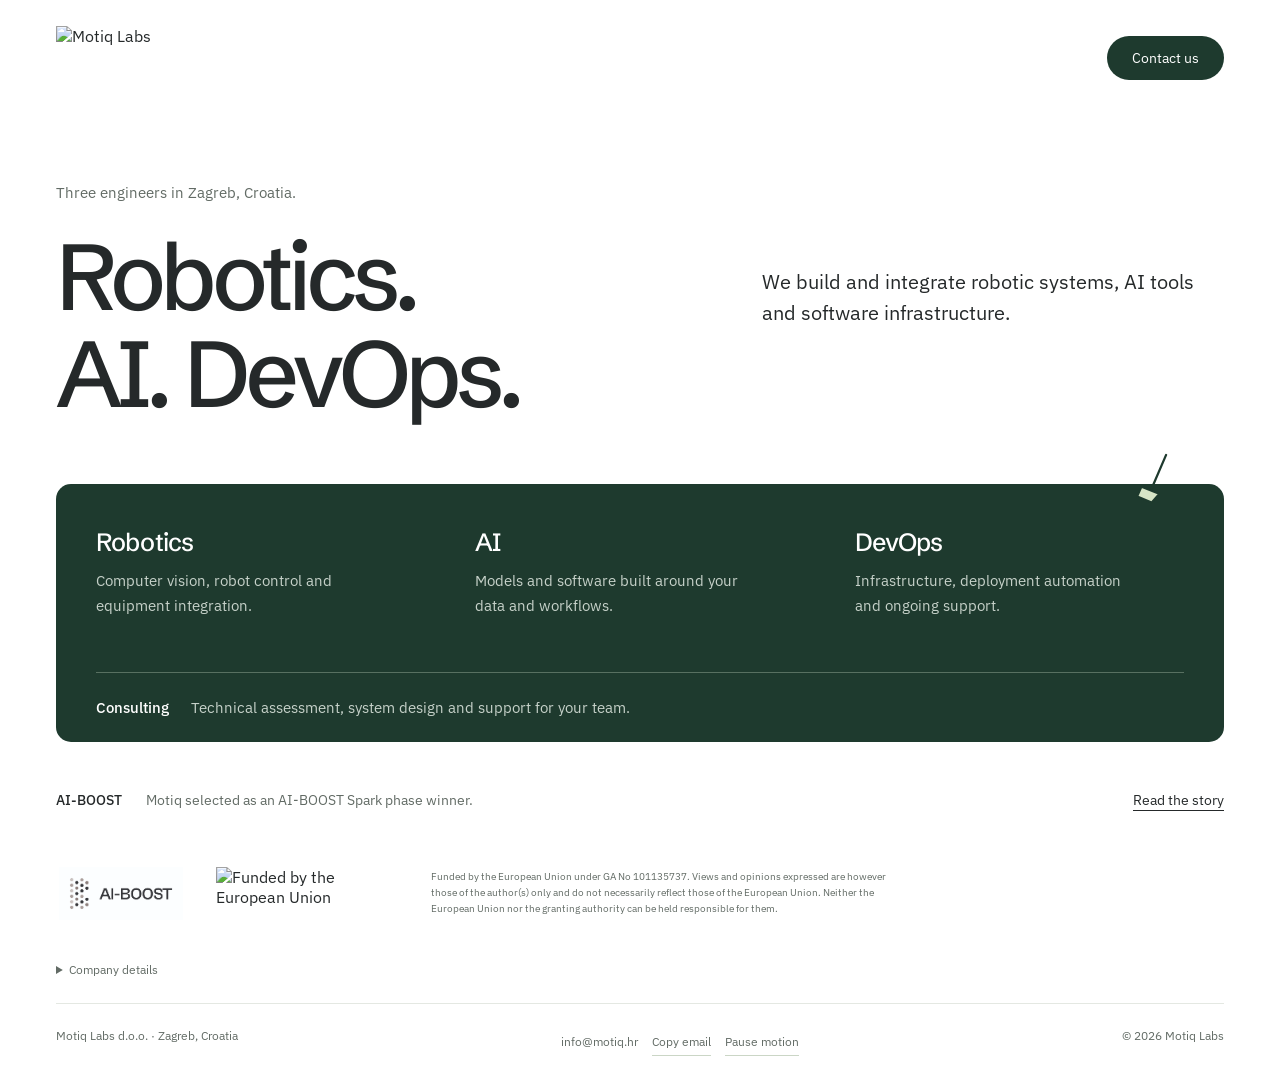
==== commit a3603236: "Animate three hoe strokes and add the Motiq name story" ====
--- a/index.html
+++ b/index.html
@@ -20,7 +20,7 @@
   <link rel="manifest" href="site.webmanifest">
   <link rel="preconnect" href="https://fonts.googleapis.com">
   <link rel="preconnect" href="https://fonts.gstatic.com" crossorigin>
-  <link rel="stylesheet" href="css/style.0f986684c8ed.css">
+  <link rel="stylesheet" href="css/style.3f2e76cfb9d5.css">
 </head>
 <body class="a selected-design">
   <a class="skip-link" href="#main">Skip to content</a>
@@ -37,7 +37,10 @@
         <div class="hero-side"><p class="lead">We build and integrate robotic systems, AI tools and software infrastructure.</p></div>
       </section>
       <div class="service-band">
-        <svg class="transition-tool" viewBox="0 0 80 80" aria-hidden="true" focusable="false"><path class="hoe-handle" d="m57 12-29 41"/><path class="hoe-blade" d="m16 47 21 14-12 9L8 58Z"/></svg>
+        <details class="name-story" data-name-story>
+          <summary aria-label="Why Motiq?" title="Why Motiq?"><svg class="transition-tool" viewBox="0 0 80 80" aria-hidden="true" focusable="false"><path class="hoe-handle" d="m57 12-29 41"/><path class="hoe-blade" d="m16 47 21 14-12 9L8 58Z"/></svg></summary>
+          <div class="name-note"><p>Motiq takes its name from <strong>motika</strong>, Croatian for a garden hoe.</p><p class="name-proverb">“Bez motike nema kruha.”<span>No bread without a hoe.</span></p></div>
+        </details>
         <div class="services" id="services">
           <section><h2>Robotics</h2><p>Computer vision, robot control and equipment integration.</p></section>
           <section><h2>AI</h2><p>Models and software built around your data and workflows.</p></section>
@@ -52,8 +55,8 @@
       </div>
     </main>
     <details class="company-details"><summary>Company details</summary><p>Motiq Labs društvo s ograničenom odgovornošću za usluge<br>Ulica Drage Gervaisa 27, 10000 Zagreb, Croatia<br>OIB: 84803121885 · MBS: 081739004<br><a href="mailto:uprava@motiq.hr">uprava@motiq.hr</a></p></details>
-    <footer class="bottom" id="contact"><span>Motiq Labs d.o.o. · Zagreb, Croatia</span><span class="footer-contact"><a href="mailto:info@motiq.hr">info@motiq.hr</a><button class="copy-email" type="button" data-copy-email aria-label="Copy email address" hidden>Copy email</button><span class="copy-status" role="status" aria-live="polite"></span></span><span>© 2026 Motiq Labs</span></footer>
+    <footer class="bottom" id="contact"><span>Motiq Labs d.o.o. · Zagreb, Croatia</span><span class="footer-contact"><a href="mailto:info@motiq.hr">info@motiq.hr</a><button class="copy-email" type="button" data-copy-email aria-label="Copy email address" hidden>Copy email</button><button class="motion-toggle" type="button" data-motion-toggle hidden>Pause motion</button><span class="copy-status" role="status" aria-live="polite"></span></span><span>© 2026 Motiq Labs</span></footer>
   </div>
-  <script src="js/motion.b6556955e8ec.js" defer></script>
+  <script src="js/motion.77d60e43f2a7.js" defer></script>
 </body>
 </html>
--- a/css/style.3f2e76cfb9d5.css
+++ b/css/style.3f2e76cfb9d5.css
@@ -0,0 +1,91 @@
+@import url('https://fonts.googleapis.com/css2?family=IBM+Plex+Sans:wght@400;500&family=Schibsted+Grotesk:wght@400;500;600&display=swap');
+:root{--forest:#1e3a2e;--ink:#25292a;--muted:#626b65;--sage:#d7e4c6;--paper:#fff;font-family:'IBM Plex Sans',sans-serif;color:var(--ink);background:var(--paper)}
+*{box-sizing:border-box}body{margin:0}a{color:inherit;text-decoration:none}a:hover{text-decoration:underline;text-underline-offset:5px}a:focus-visible{outline:3px solid #58815b;outline-offset:6px}p,h1,h2,h3{margin:0}p{line-height:1.65}h1,h2,h3{font-family:'Schibsted Grotesk',sans-serif;font-weight:500;letter-spacing:-.055em}img{display:block;max-width:100%}.wrap{width:min(1280px,calc(100% - 112px));margin:auto}.header{height:116px;display:flex;align-items:center;justify-content:space-between;gap:32px}.logo{width:133px;height:64px;object-fit:contain}.nav{display:flex;align-items:center;gap:38px;font-size:14px}.nav .contact{background:var(--forest);color:#fff;padding:13px 25px;border-radius:30px}.intro{font-size:15px;color:var(--muted)}.lead{font-size:20px;max-width:40ch;line-height:1.55}.button{display:inline-flex;align-items:center;justify-content:center;min-height:50px;padding:13px 25px;background:var(--forest);color:white;border-radius:30px;font-size:15px;margin-top:28px}.button:hover{background:#2c503d;text-decoration:none}.services{display:grid;grid-template-columns:repeat(3,1fr);gap:50px;padding:43px 0 53px}.services h2{font-size:25px;letter-spacing:-.035em;margin-bottom:12px}.services p{font-size:15px;max-width:31ch;color:var(--muted)}.consulting{display:flex;align-items:baseline;gap:22px;font-size:15px;padding:25px 0;color:var(--muted)}.consulting strong{color:var(--ink);font-weight:500}.news{display:flex;align-items:center;gap:24px;border-top:1px solid #dce2da;padding:25px 0;font-size:14px}.news .tag{font-weight:500;white-space:nowrap}.news p{color:var(--muted)}.news a{margin-left:auto;white-space:nowrap;text-decoration:underline;text-underline-offset:5px}.credits{display:flex;gap:35px;align-items:center;padding:30px 0 34px}.credit-logos{display:flex;align-items:center;gap:30px;flex-shrink:0}.boost-logo{width:130px;height:53px;object-fit:contain}.eu-logo{width:180px;height:53px;object-fit:contain}.credits p{max-width:77ch;font-size:10px;line-height:1.6;color:var(--muted)}.bottom{display:flex;justify-content:space-between;padding:24px 0 82px;font-size:12px;color:var(--muted);border-top:1px solid #e4e8e2}
+.selected-design .bottom{padding-bottom:28px}
+/* A: a direct typographic opening and a quiet green working surface. */
+.a .hero{display:grid;grid-template-columns:1.4fr 1fr;gap:60px;padding:65px 0 62px;align-items:end}.a h1{font-size:clamp(65px,7.3vw,110px);line-height:1.04;letter-spacing:-.065em;margin-top:22px}.a .hero-side{padding-bottom:10px}.a .service-band{background:var(--forest);color:#fff;border-radius:15px;padding:0 40px}.a .service-band .services p{color:#c6d1c9}.a .consulting{border-top:1px solid #587061;color:#c6d1c9}.a .consulting strong{color:white}.a .news{border-top:0;margin-top:22px}
+@media(min-width:1500px){.wrap{width:min(1320px,calc(100% - 160px))}}
+@media(max-width:850px){.wrap{width:calc(100% - 48px)}.header{height:94px}.logo{width:113px;height:55px}.nav{gap:20px}.a .hero{grid-template-columns:1fr;gap:32px;padding:38px 0 42px}.a h1{font-size:clamp(50px,9.4vw,80px);max-width:none}.lead{font-size:19px;max-width:45ch}.services{gap:28px}.a .service-band{padding:0 25px}.services h2{font-size:22px}.credits{flex-direction:column;align-items:flex-start;gap:15px}.news{flex-wrap:wrap;gap:8px 20px}.news a{margin-left:0}}
+@media(max-width:540px){.wrap{width:calc(100% - 40px)}.nav .contact{padding:10px 18px}.nav .work-link{display:none}.a h1{font-size:clamp(42px,11.3vw,63px)}.a .hero{gap:25px}.intro{font-size:13px}.lead{font-size:17px}.services{grid-template-columns:1fr;padding:28px 0;gap:25px}.services h2{font-size:23px;margin-bottom:5px}.services p{max-width:37ch}.consulting{flex-direction:column;gap:5px;padding:22px 0}.a .service-band{padding:0 23px}.news{padding-block:23px}.credit-logos{gap:20px;flex-wrap:wrap}.boost-logo{width:103px}.eu-logo{width:150px}.bottom{gap:20px;flex-wrap:wrap}}
+.skip-link{position:absolute;top:-100px;left:20px;z-index:20;padding:12px 20px;background:#1e3a2e;color:#fff}.skip-link:focus{top:12px}
+html{scroll-padding-top:24px}
+.company-details{padding:0 0 18px;font-size:12px;color:var(--muted)}.company-details summary{cursor:pointer;width:fit-content;padding:8px 0}.company-details p{margin-top:8px}
+.project-page article{max-width:850px;margin:50px auto 65px}.project-page h1{font-size:clamp(37px,5vw,68px);line-height:1.1;margin-top:24px}.project-page h2{font-size:26px;margin:36px 0 15px}.project-page h3{font-size:20px;letter-spacing:-.025em}.project-page article>p{font-size:17px;margin:20px 0;color:var(--muted)}.project-page article a{text-decoration:underline;text-underline-offset:4px}.project-page .project-lead{font-size:20px}.project-steps{padding-left:22px}.project-steps li{padding:8px 0 12px 10px}.project-steps p{margin-top:7px;color:var(--muted)}
+
+[hidden] { display: none !important; }
+.project-page article > .story-meta { display: flex; align-items: center; gap: 20px; font-size: 13px; margin: 0 0 22px; }
+.story-meta span { color: var(--forest); font-weight: 500; }
+.story-visual { margin: 32px 0 36px; }
+.story-visual img { width: 100%; height: auto; border-radius: 8px; }
+.project-page .credits { padding-top: 20px; }
+
+@media (max-width: 540px) {
+  .a .hero-side { display: block; }
+  .a .hero { padding-bottom: 42px; }
+  .project-page article { margin-top: 30px; }
+  .project-page h1 { font-size: clamp(34px, 8.4vw, 43px); }
+  .project-page .project-lead { font-size: 18px; }
+  .story-visual { margin: 25px 0; }
+}
+
+
+.a .hero { align-items: center; }
+
+.nowrap { white-space: nowrap; }
+
+/* The short page changes surface, rather than adding scroll-only content. */
+.a .service-band { position: relative; isolation: isolate; background: transparent; }
+.a .service-band::before { content: ''; position: absolute; z-index: -1; inset-block: 0; inset-inline: calc(-1 * var(--service-bleed, 0px)); border-radius: var(--service-radius, 15px); background: var(--forest); pointer-events: none; }
+.footer-contact { display: inline-flex; align-items: baseline; flex-wrap: wrap; gap: 14px; }
+.copy-email { border: 0; border-bottom: 1px solid #cbd6c6; padding: 0 0 2px; background: none; color: var(--muted); font: inherit; cursor: pointer; }
+.copy-email:hover { color: var(--forest); border-color: var(--forest); }
+.copy-email:focus-visible { outline: 3px solid #58815b; outline-offset: 5px; }
+.copy-status { position: absolute; width: 1px; height: 1px; padding: 0; margin: -1px; overflow: hidden; clip-path: inset(50%); white-space: nowrap; }
+@media (prefers-reduced-motion: reduce) {
+  .a .service-band::before { inset-inline: 0; border-radius: 15px; }
+}
+.transition-tool { position: absolute; z-index: 1; top: -38px; right: 40px; width: 60px; height: 60px; overflow: visible; transform-origin: 35% 80%; transform: rotate(var(--tool-turn, -12deg)); }
+.hoe-handle { fill: none; stroke: var(--forest); stroke-width: 3; stroke-linecap: round; }
+.hoe-blade { fill: var(--sage); stroke: var(--forest); stroke-width: 2.5; stroke-linejoin: round; }
+@media (max-width: 540px) { .transition-tool { right: 24px; width: 50px; height: 50px; top: -32px; } }
+@media (prefers-reduced-motion: reduce) { .transition-tool { transform: none; } }
+.copy-email { min-height: 28px; padding-block: 4px; }
+
+/* Three working strokes, then a short rest. */
+.name-story { position: absolute; z-index: 3; top: -38px; right: 40px; width: 60px; height: 60px; }
+.name-story summary { display: block; width: 60px; height: 60px; list-style: none; cursor: pointer; border-radius: 8px; }
+.name-story summary::-webkit-details-marker { display: none; }
+.name-story summary:focus-visible { outline: 3px solid #819b70; outline-offset: 4px; }
+.name-story .transition-tool { position: static; display: block; width: 60px; height: 60px; transform-origin: 70% 20%; animation: hoe-work 3.2s linear infinite; }
+.name-story[open] .transition-tool, :root[data-motion-paused="true"] .transition-tool { animation-play-state: paused; }
+.name-note { position: absolute; top: 59px; right: 0; width: 270px; max-width: calc(100vw - 64px); padding: 19px 21px; background: #fff; color: var(--ink); border: 1px solid #dce2da; border-radius: 10px; box-shadow: 0 10px 30px #1e3a2e18; font-size: 14px; }
+.name-note p { color: var(--ink); line-height: 1.55; }
+.name-note .name-proverb { margin-top: 14px; color: var(--forest); }
+.name-proverb span { display: block; margin-top: 3px; font-size: 12px; color: var(--muted); }
+.motion-toggle { border: 0; border-bottom: 1px solid #cbd6c6; padding: 4px 0; min-height: 28px; background: none; font: inherit; color: var(--muted); cursor: pointer; }
+.motion-toggle:hover { color: var(--forest); border-color: var(--forest); }
+.motion-toggle:focus-visible { outline: 3px solid #58815b; outline-offset: 5px; }
+@keyframes hoe-work {
+  0%, 20%, 38%, 60%, 100% {
+    transform: rotate(calc(var(--tool-turn, -12deg) + 26deg)) translate(0, -2px);
+    animation-timing-function: cubic-bezier(.55, 0, .95, .55);
+  }
+  8%, 26%, 44% {
+    transform: rotate(calc(var(--tool-turn, -12deg) - 18deg)) translate(0, 3px);
+    animation-timing-function: ease-out;
+  }
+  10%, 28%, 46% {
+    transform: rotate(calc(var(--tool-turn, -12deg) - 20deg)) translate(-2px, 4px);
+    animation-timing-function: ease-out;
+  }
+  15%, 33%, 51% {
+    transform: rotate(calc(var(--tool-turn, -12deg) - 12deg)) translate(-5px, 3px);
+    animation-timing-function: ease-in-out;
+  }
+}
+@media (max-width: 540px) {
+  .name-story { right: 24px; top: -32px; width: 50px; height: 50px; }
+  .name-story summary, .name-story .transition-tool { width: 50px; height: 50px; }
+  .name-note { top: 50px; right: -3px; }
+}
+@media (prefers-reduced-motion: reduce) { .name-story .transition-tool { animation: none; transform: none; } }
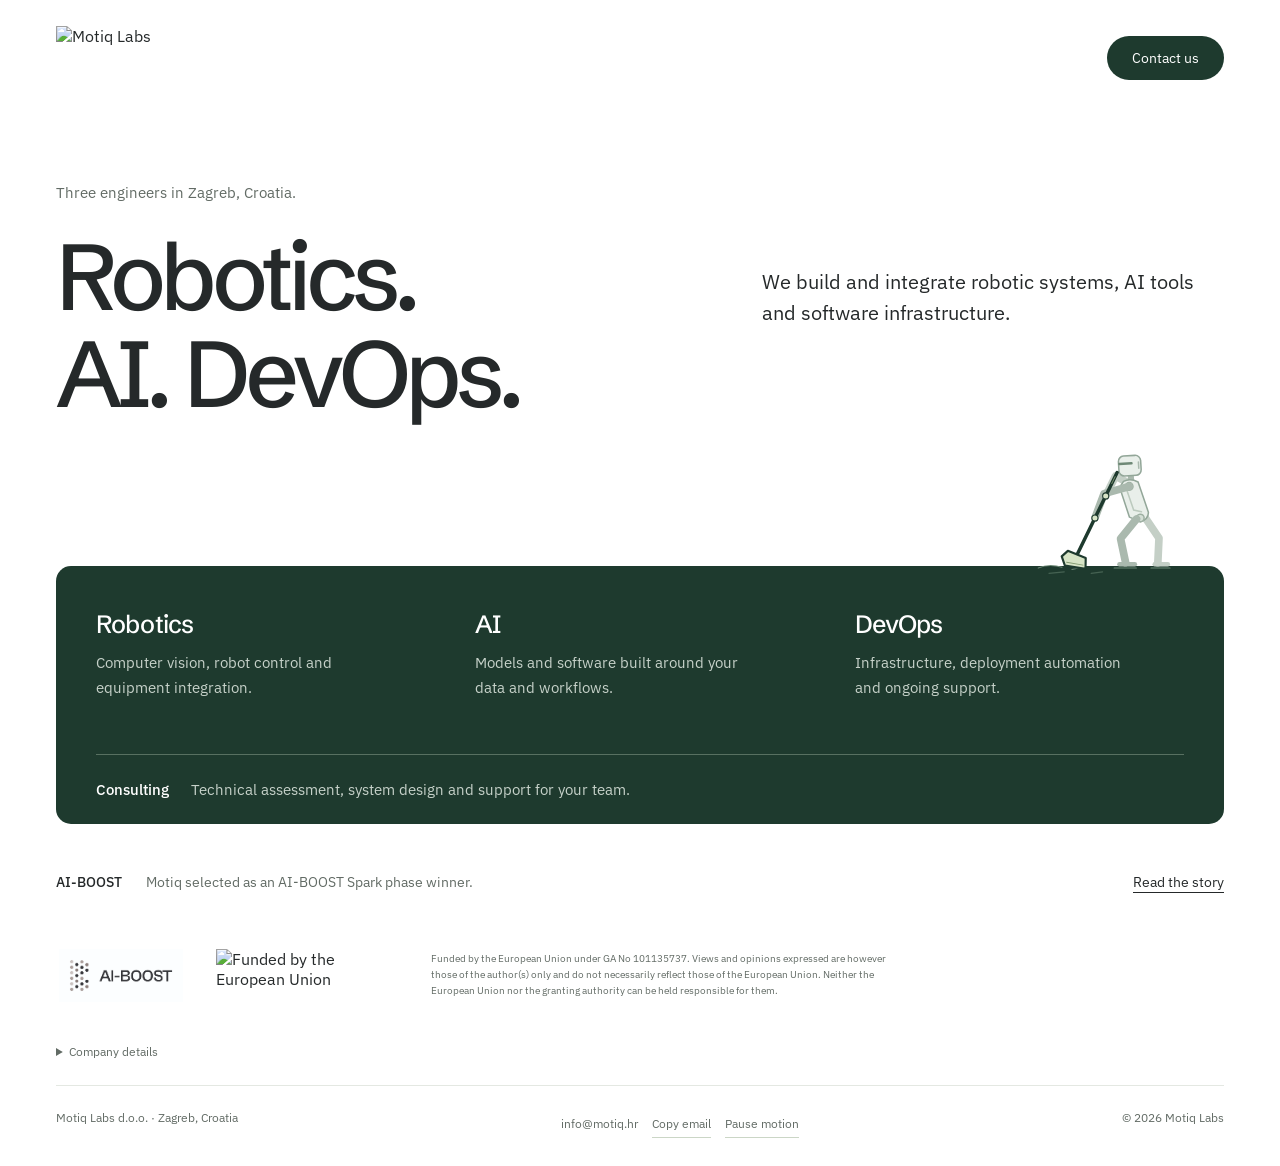
==== commit aafa6068: "Animate a humanoid digging with the foreground hoe" ====
--- a/index.html
+++ b/index.html
@@ -20,7 +20,7 @@
   <link rel="manifest" href="site.webmanifest">
   <link rel="preconnect" href="https://fonts.googleapis.com">
   <link rel="preconnect" href="https://fonts.gstatic.com" crossorigin>
-  <link rel="stylesheet" href="css/style.3f2e76cfb9d5.css">
+  <link rel="stylesheet" href="css/style.cfef614d6fd5.css">
 </head>
 <body class="a selected-design">
   <a class="skip-link" href="#main">Skip to content</a>
@@ -38,7 +38,36 @@
       </section>
       <div class="service-band">
         <details class="name-story" data-name-story>
-          <summary aria-label="Why Motiq?" title="Why Motiq?"><svg class="transition-tool" viewBox="0 0 80 80" aria-hidden="true" focusable="false"><path class="hoe-handle" d="m57 12-29 41"/><path class="hoe-blade" d="m16 47 21 14-12 9L8 58Z"/></svg></summary>
+          <summary aria-label="Why Motiq?" title="Why Motiq?"><svg class="digging-scene" data-digging-scene viewBox="0 0 240 180" aria-hidden="true" focusable="false">
+              <g class="field-marks" fill="none" stroke-linecap="round">
+                <path d="M29 167q14-6 31-1m13 3 13-3m42 1h29m19 0h25"/>
+                <path d="m43 174 20-2m35 2 15-2" opacity=".5"/>
+              </g>
+              <g class="robot-leg robot-limb robot-back"><path data-leg-back d="M170 104 179 130 185 160"/><path class="robot-foot" d="M181 162h17"/></g>
+              <g class="robot-arm robot-limb robot-back"><path data-arm-back d="M158 59 141 78 117 73"/></g>
+              <g data-robot-body class="robot-body">
+                <path class="robot-neck" d="M154 43v11"/>
+                <path class="robot-shell" d="M144 52Q153 48 163 54L174 94Q174 103 163 106L149 99 140 65Q138 58 144 52Z"/>
+                <path class="robot-panel" d="m147 61 8 29 10 3"/>
+                <rect class="robot-shell robot-head" x="139" y="19" width="29" height="26" rx="7"/>
+                <path class="robot-visor" d="M140 29h16"/>
+                <path class="robot-ear" d="M165 28v8"/>
+                <circle class="robot-joint" cx="151" cy="59" r="5"/>
+                <circle class="robot-joint" cx="163" cy="101" r="5"/>
+              </g>
+              <g class="robot-leg robot-limb"><path data-leg-front d="M159 103 143 130 143 160"/><path class="robot-foot" d="M135 162h20"/></g>
+              <g class="robot-arm robot-limb"><path data-arm-front d="M151 59 119 80 103 102"/></g>
+              <g data-earth class="earth-particles" fill="currentColor">
+                <path d="m-3-2 5-1 1 4-5 1Z"/><path d="m-2-2 4 1-1 4-4-2Z"/><path d="m-2-1 3-2 2 3-4 2Z"/>
+              </g>
+              <g data-hoe class="foreground-hoe" transform="translate(117 73) rotate(26)">
+                <path class="hoe-handle" d="M0-34V91"/>
+                <path class="hoe-grain" d="M0-28V-18"/>
+                <path class="hoe-blade" d="m-13 86 25-2 6 13-26 8-9-9Z"/>
+                <path class="hoe-edge" d="m-8 100 21-6"/>
+              </g>
+              <g class="robot-grips"><circle data-grip-back cx="117" cy="73" r="4"/><circle data-grip-front cx="103" cy="102" r="4"/></g>
+            </svg></summary>
           <div class="name-note"><p>Motiq takes its name from <strong>motika</strong>, Croatian for a garden hoe.</p><p class="name-proverb">“Bez motike nema kruha.”<span>No bread without a hoe.</span></p></div>
         </details>
         <div class="services" id="services">
@@ -57,6 +86,6 @@
     <details class="company-details"><summary>Company details</summary><p>Motiq Labs društvo s ograničenom odgovornošću za usluge<br>Ulica Drage Gervaisa 27, 10000 Zagreb, Croatia<br>OIB: 84803121885 · MBS: 081739004<br><a href="mailto:uprava@motiq.hr">uprava@motiq.hr</a></p></details>
     <footer class="bottom" id="contact"><span>Motiq Labs d.o.o. · Zagreb, Croatia</span><span class="footer-contact"><a href="mailto:info@motiq.hr">info@motiq.hr</a><button class="copy-email" type="button" data-copy-email aria-label="Copy email address" hidden>Copy email</button><button class="motion-toggle" type="button" data-motion-toggle hidden>Pause motion</button><span class="copy-status" role="status" aria-live="polite"></span></span><span>© 2026 Motiq Labs</span></footer>
   </div>
-  <script src="js/motion.77d60e43f2a7.js" defer></script>
+  <script src="js/motion.a71bd043b721.js" defer></script>
 </body>
 </html>
--- a/css/style.cfef614d6fd5.css
+++ b/css/style.cfef614d6fd5.css
@@ -0,0 +1,83 @@
+@import url('https://fonts.googleapis.com/css2?family=IBM+Plex+Sans:wght@400;500&family=Schibsted+Grotesk:wght@400;500;600&display=swap');
+:root{--forest:#1e3a2e;--ink:#25292a;--muted:#626b65;--sage:#d7e4c6;--paper:#fff;font-family:'IBM Plex Sans',sans-serif;color:var(--ink);background:var(--paper)}
+*{box-sizing:border-box}body{margin:0}a{color:inherit;text-decoration:none}a:hover{text-decoration:underline;text-underline-offset:5px}a:focus-visible{outline:3px solid #58815b;outline-offset:6px}p,h1,h2,h3{margin:0}p{line-height:1.65}h1,h2,h3{font-family:'Schibsted Grotesk',sans-serif;font-weight:500;letter-spacing:-.055em}img{display:block;max-width:100%}.wrap{width:min(1280px,calc(100% - 112px));margin:auto}.header{height:116px;display:flex;align-items:center;justify-content:space-between;gap:32px}.logo{width:133px;height:64px;object-fit:contain}.nav{display:flex;align-items:center;gap:38px;font-size:14px}.nav .contact{background:var(--forest);color:#fff;padding:13px 25px;border-radius:30px}.intro{font-size:15px;color:var(--muted)}.lead{font-size:20px;max-width:40ch;line-height:1.55}.button{display:inline-flex;align-items:center;justify-content:center;min-height:50px;padding:13px 25px;background:var(--forest);color:white;border-radius:30px;font-size:15px;margin-top:28px}.button:hover{background:#2c503d;text-decoration:none}.services{display:grid;grid-template-columns:repeat(3,1fr);gap:50px;padding:43px 0 53px}.services h2{font-size:25px;letter-spacing:-.035em;margin-bottom:12px}.services p{font-size:15px;max-width:31ch;color:var(--muted)}.consulting{display:flex;align-items:baseline;gap:22px;font-size:15px;padding:25px 0;color:var(--muted)}.consulting strong{color:var(--ink);font-weight:500}.news{display:flex;align-items:center;gap:24px;border-top:1px solid #dce2da;padding:25px 0;font-size:14px}.news .tag{font-weight:500;white-space:nowrap}.news p{color:var(--muted)}.news a{margin-left:auto;white-space:nowrap;text-decoration:underline;text-underline-offset:5px}.credits{display:flex;gap:35px;align-items:center;padding:30px 0 34px}.credit-logos{display:flex;align-items:center;gap:30px;flex-shrink:0}.boost-logo{width:130px;height:53px;object-fit:contain}.eu-logo{width:180px;height:53px;object-fit:contain}.credits p{max-width:77ch;font-size:10px;line-height:1.6;color:var(--muted)}.bottom{display:flex;justify-content:space-between;padding:24px 0 82px;font-size:12px;color:var(--muted);border-top:1px solid #e4e8e2}
+.selected-design .bottom{padding-bottom:28px}
+/* A: a direct typographic opening and a quiet green working surface. */
+.a .hero{display:grid;grid-template-columns:1.4fr 1fr;gap:60px;padding:65px 0 62px;align-items:end}.a h1{font-size:clamp(65px,7.3vw,110px);line-height:1.04;letter-spacing:-.065em;margin-top:22px}.a .hero-side{padding-bottom:10px}.a .service-band{background:var(--forest);color:#fff;border-radius:15px;padding:0 40px}.a .service-band .services p{color:#c6d1c9}.a .consulting{border-top:1px solid #587061;color:#c6d1c9}.a .consulting strong{color:white}.a .news{border-top:0;margin-top:22px}
+@media(min-width:1500px){.wrap{width:min(1320px,calc(100% - 160px))}}
+@media(max-width:850px){.wrap{width:calc(100% - 48px)}.header{height:94px}.logo{width:113px;height:55px}.nav{gap:20px}.a .hero{grid-template-columns:1fr;gap:32px;padding:38px 0 42px}.a h1{font-size:clamp(50px,9.4vw,80px);max-width:none}.lead{font-size:19px;max-width:45ch}.services{gap:28px}.a .service-band{padding:0 25px}.services h2{font-size:22px}.credits{flex-direction:column;align-items:flex-start;gap:15px}.news{flex-wrap:wrap;gap:8px 20px}.news a{margin-left:0}}
+@media(max-width:540px){.wrap{width:calc(100% - 40px)}.nav .contact{padding:10px 18px}.nav .work-link{display:none}.a h1{font-size:clamp(42px,11.3vw,63px)}.a .hero{gap:25px}.intro{font-size:13px}.lead{font-size:17px}.services{grid-template-columns:1fr;padding:28px 0;gap:25px}.services h2{font-size:23px;margin-bottom:5px}.services p{max-width:37ch}.consulting{flex-direction:column;gap:5px;padding:22px 0}.a .service-band{padding:0 23px}.news{padding-block:23px}.credit-logos{gap:20px;flex-wrap:wrap}.boost-logo{width:103px}.eu-logo{width:150px}.bottom{gap:20px;flex-wrap:wrap}}
+.skip-link{position:absolute;top:-100px;left:20px;z-index:20;padding:12px 20px;background:#1e3a2e;color:#fff}.skip-link:focus{top:12px}
+html{scroll-padding-top:24px}
+.company-details{padding:0 0 18px;font-size:12px;color:var(--muted)}.company-details summary{cursor:pointer;width:fit-content;padding:8px 0}.company-details p{margin-top:8px}
+.project-page article{max-width:850px;margin:50px auto 65px}.project-page h1{font-size:clamp(37px,5vw,68px);line-height:1.1;margin-top:24px}.project-page h2{font-size:26px;margin:36px 0 15px}.project-page h3{font-size:20px;letter-spacing:-.025em}.project-page article>p{font-size:17px;margin:20px 0;color:var(--muted)}.project-page article a{text-decoration:underline;text-underline-offset:4px}.project-page .project-lead{font-size:20px}.project-steps{padding-left:22px}.project-steps li{padding:8px 0 12px 10px}.project-steps p{margin-top:7px;color:var(--muted)}
+
+[hidden] { display: none !important; }
+.project-page article > .story-meta { display: flex; align-items: center; gap: 20px; font-size: 13px; margin: 0 0 22px; }
+.story-meta span { color: var(--forest); font-weight: 500; }
+.story-visual { margin: 32px 0 36px; }
+.story-visual img { width: 100%; height: auto; border-radius: 8px; }
+.project-page .credits { padding-top: 20px; }
+
+@media (max-width: 540px) {
+  .a .hero-side { display: block; }
+  .a .hero { padding-bottom: 42px; }
+  .project-page article { margin-top: 30px; }
+  .project-page h1 { font-size: clamp(34px, 8.4vw, 43px); }
+  .project-page .project-lead { font-size: 18px; }
+  .story-visual { margin: 25px 0; }
+}
+
+
+.a .hero { align-items: center; }
+
+.nowrap { white-space: nowrap; }
+
+/* The short page changes surface, rather than adding scroll-only content. */
+.a .service-band { position: relative; isolation: isolate; background: transparent; }
+.a .service-band::before { content: ''; position: absolute; z-index: -1; inset-block: 0; inset-inline: calc(-1 * var(--service-bleed, 0px)); border-radius: var(--service-radius, 15px); background: var(--forest); pointer-events: none; }
+.footer-contact { display: inline-flex; align-items: baseline; flex-wrap: wrap; gap: 14px; }
+.copy-email { border: 0; border-bottom: 1px solid #cbd6c6; padding: 0 0 2px; background: none; color: var(--muted); font: inherit; cursor: pointer; }
+.copy-email:hover { color: var(--forest); border-color: var(--forest); }
+.copy-email:focus-visible { outline: 3px solid #58815b; outline-offset: 5px; }
+.copy-status { position: absolute; width: 1px; height: 1px; padding: 0; margin: -1px; overflow: hidden; clip-path: inset(50%); white-space: nowrap; }
+@media (prefers-reduced-motion: reduce) {
+  .a .service-band::before { inset-inline: 0; border-radius: 15px; }
+}
+/* A quiet humanoid behind the foreground hoe, on the existing green surface. */
+.copy-email { min-height: 28px; padding-block: 4px; }
+.name-story { position: absolute; z-index: 3; top: -125.73px; right: 24px; width: 184px; height: 138px; }
+.name-story summary { display: block; width: 100%; height: 100%; list-style: none; cursor: pointer; border-radius: 8px; -webkit-tap-highlight-color: transparent; }
+.name-story summary::-webkit-details-marker { display: none; }
+.name-story summary:focus-visible { outline: 3px solid #819b70; outline-offset: 4px; }
+.digging-scene { width: 100%; height: 100%; display: block; overflow: visible; }
+.field-marks { stroke: #6d8976; stroke-width: 1.4; }
+.robot-limb { fill: none; stroke: #aab9ae; stroke-width: 10; stroke-linecap: round; stroke-linejoin: round; }
+.robot-back { stroke: #c4cfc6; }
+.robot-foot { stroke-width: 6; }
+.robot-shell { fill: #e9efea; stroke: #93a799; stroke-width: 2; stroke-linejoin: round; }
+.robot-neck { fill: none; stroke: #aab9ae; stroke-width: 8; }
+.robot-panel { fill: none; stroke: #bccabe; stroke-width: 2; stroke-linecap: round; }
+.robot-visor { fill: none; stroke: #6e8876; stroke-width: 3; stroke-linecap: round; }
+.robot-ear { fill: none; stroke: #aab9ae; stroke-width: 2; stroke-linecap: round; }
+.robot-joint { fill: #d4dfd6; stroke: #9eb0a2; stroke-width: 2; }
+.hoe-handle { fill: none; stroke: var(--forest); stroke-width: 4.5; stroke-linecap: round; }
+.hoe-grain { fill: none; stroke: #829775; stroke-width: 1.1; stroke-linecap: round; }
+.hoe-blade { fill: var(--sage); stroke: var(--forest); stroke-width: 2.8; stroke-linejoin: round; }
+.hoe-edge { fill: none; stroke: #839a72; stroke-width: 1.2; stroke-linecap: round; }
+.robot-grips { fill: #d7e4c6; stroke: var(--forest); stroke-width: 1.4; }
+.earth-particles { color: #789366; opacity: 0; }
+.name-note { position: absolute; top: 145px; right: 0; width: 270px; max-width: calc(100vw - 64px); padding: 19px 21px; background: #fff; color: var(--ink); border: 1px solid #dce2da; border-radius: 10px; box-shadow: 0 10px 30px #1e3a2e18; font-size: 14px; }
+.name-note p { color: var(--ink); line-height: 1.55; }
+.name-note .name-proverb { margin-top: 14px; color: var(--forest); }
+.name-proverb span { display: block; margin-top: 3px; font-size: 12px; color: var(--muted); }
+.motion-toggle { border: 0; border-bottom: 1px solid #cbd6c6; padding: 4px 0; min-height: 28px; background: none; font: inherit; color: var(--muted); cursor: pointer; }
+.motion-toggle:hover { color: var(--forest); border-color: var(--forest); }
+.motion-toggle:focus-visible { outline: 3px solid #58815b; outline-offset: 5px; }
+@media (min-width: 851px) { .a .hero { padding-bottom: 144px; } }
+@media (max-width: 850px) { .a .hero { padding-bottom: 143px; } }
+@media (max-width: 540px) {
+  .name-story { width: 154px; height: 115.5px; top: -105.23px; right: 10px; }
+  .name-note { top: 123px; right: 0; }
+  .a .hero { padding-bottom: 124px; }
+}
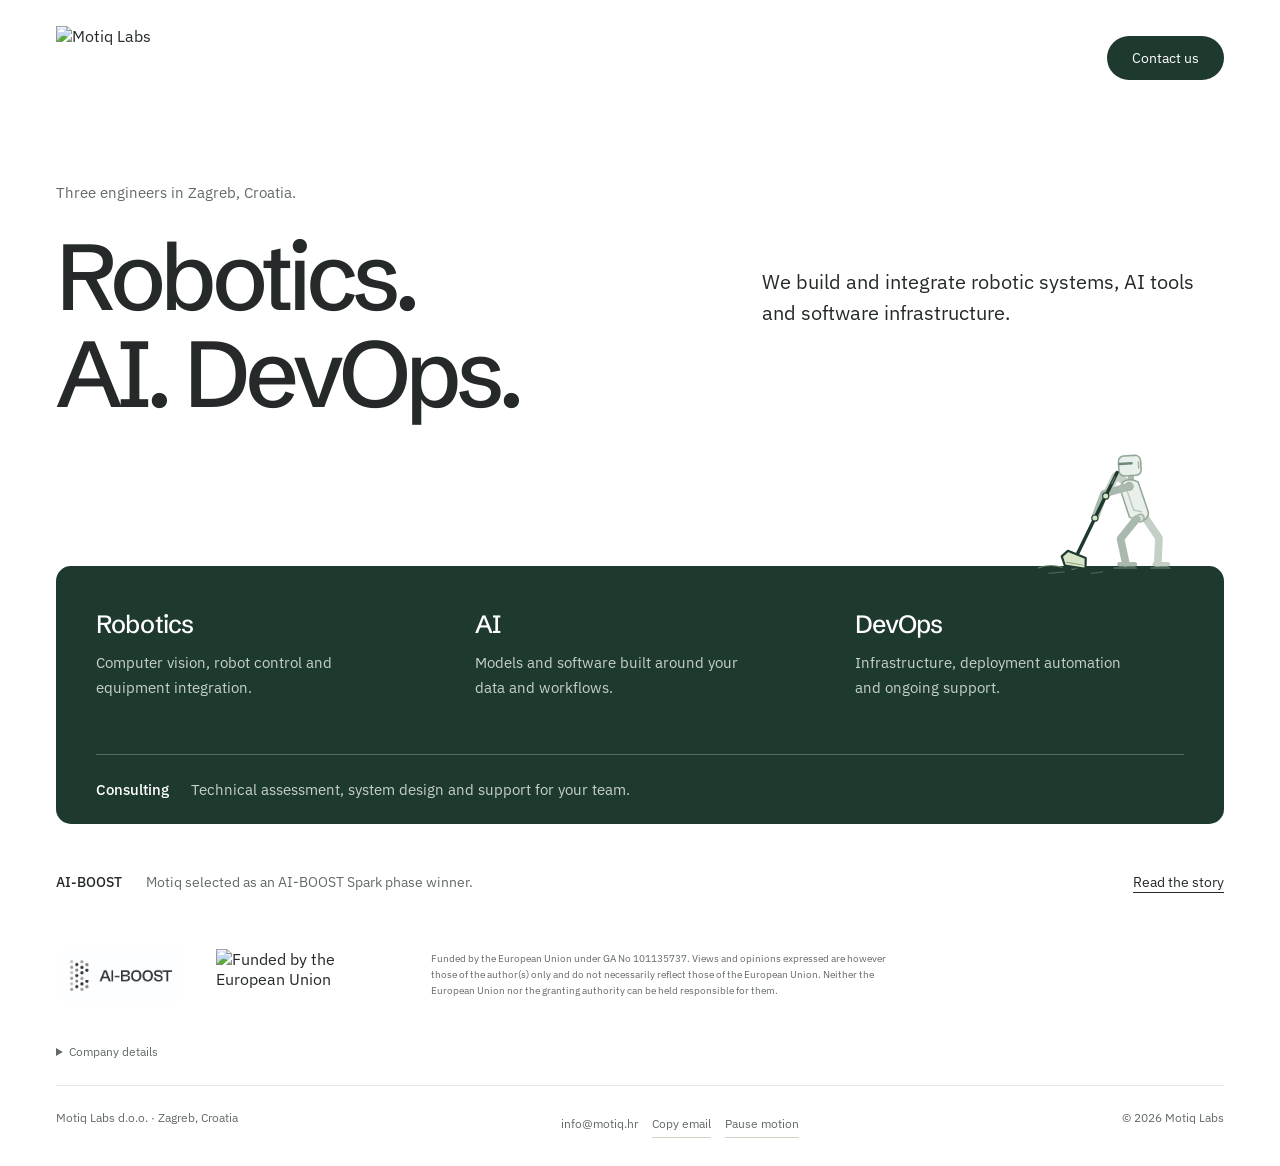
==== commit ab038e51: "Keep the green service surface fixed while scrolling" ====
--- a/index.html
+++ b/index.html
@@ -20,7 +20,7 @@
   <link rel="manifest" href="site.webmanifest">
   <link rel="preconnect" href="https://fonts.googleapis.com">
   <link rel="preconnect" href="https://fonts.gstatic.com" crossorigin>
-  <link rel="stylesheet" href="css/style.cfef614d6fd5.css">
+  <link rel="stylesheet" href="css/style.7b1b74fa6edd.css">
 </head>
 <body class="a selected-design">
   <a class="skip-link" href="#main">Skip to content</a>
@@ -86,6 +86,6 @@
     <details class="company-details"><summary>Company details</summary><p>Motiq Labs društvo s ograničenom odgovornošću za usluge<br>Ulica Drage Gervaisa 27, 10000 Zagreb, Croatia<br>OIB: 84803121885 · MBS: 081739004<br><a href="mailto:uprava@motiq.hr">uprava@motiq.hr</a></p></details>
     <footer class="bottom" id="contact"><span>Motiq Labs d.o.o. · Zagreb, Croatia</span><span class="footer-contact"><a href="mailto:info@motiq.hr">info@motiq.hr</a><button class="copy-email" type="button" data-copy-email aria-label="Copy email address" hidden>Copy email</button><button class="motion-toggle" type="button" data-motion-toggle hidden>Pause motion</button><span class="copy-status" role="status" aria-live="polite"></span></span><span>© 2026 Motiq Labs</span></footer>
   </div>
-  <script src="js/motion.a71bd043b721.js" defer></script>
+  <script src="js/motion.64aaf4c8f35e.js" defer></script>
 </body>
 </html>
--- a/css/style.7b1b74fa6edd.css
+++ b/css/style.7b1b74fa6edd.css
@@ -0,0 +1,79 @@
+@import url('https://fonts.googleapis.com/css2?family=IBM+Plex+Sans:wght@400;500&family=Schibsted+Grotesk:wght@400;500;600&display=swap');
+:root{--forest:#1e3a2e;--ink:#25292a;--muted:#626b65;--sage:#d7e4c6;--paper:#fff;font-family:'IBM Plex Sans',sans-serif;color:var(--ink);background:var(--paper)}
+*{box-sizing:border-box}body{margin:0}a{color:inherit;text-decoration:none}a:hover{text-decoration:underline;text-underline-offset:5px}a:focus-visible{outline:3px solid #58815b;outline-offset:6px}p,h1,h2,h3{margin:0}p{line-height:1.65}h1,h2,h3{font-family:'Schibsted Grotesk',sans-serif;font-weight:500;letter-spacing:-.055em}img{display:block;max-width:100%}.wrap{width:min(1280px,calc(100% - 112px));margin:auto}.header{height:116px;display:flex;align-items:center;justify-content:space-between;gap:32px}.logo{width:133px;height:64px;object-fit:contain}.nav{display:flex;align-items:center;gap:38px;font-size:14px}.nav .contact{background:var(--forest);color:#fff;padding:13px 25px;border-radius:30px}.intro{font-size:15px;color:var(--muted)}.lead{font-size:20px;max-width:40ch;line-height:1.55}.button{display:inline-flex;align-items:center;justify-content:center;min-height:50px;padding:13px 25px;background:var(--forest);color:white;border-radius:30px;font-size:15px;margin-top:28px}.button:hover{background:#2c503d;text-decoration:none}.services{display:grid;grid-template-columns:repeat(3,1fr);gap:50px;padding:43px 0 53px}.services h2{font-size:25px;letter-spacing:-.035em;margin-bottom:12px}.services p{font-size:15px;max-width:31ch;color:var(--muted)}.consulting{display:flex;align-items:baseline;gap:22px;font-size:15px;padding:25px 0;color:var(--muted)}.consulting strong{color:var(--ink);font-weight:500}.news{display:flex;align-items:center;gap:24px;border-top:1px solid #dce2da;padding:25px 0;font-size:14px}.news .tag{font-weight:500;white-space:nowrap}.news p{color:var(--muted)}.news a{margin-left:auto;white-space:nowrap;text-decoration:underline;text-underline-offset:5px}.credits{display:flex;gap:35px;align-items:center;padding:30px 0 34px}.credit-logos{display:flex;align-items:center;gap:30px;flex-shrink:0}.boost-logo{width:130px;height:53px;object-fit:contain}.eu-logo{width:180px;height:53px;object-fit:contain}.credits p{max-width:77ch;font-size:10px;line-height:1.6;color:var(--muted)}.bottom{display:flex;justify-content:space-between;padding:24px 0 82px;font-size:12px;color:var(--muted);border-top:1px solid #e4e8e2}
+.selected-design .bottom{padding-bottom:28px}
+/* A: a direct typographic opening and a quiet green working surface. */
+.a .hero{display:grid;grid-template-columns:1.4fr 1fr;gap:60px;padding:65px 0 62px;align-items:end}.a h1{font-size:clamp(65px,7.3vw,110px);line-height:1.04;letter-spacing:-.065em;margin-top:22px}.a .hero-side{padding-bottom:10px}.a .service-band{background:var(--forest);color:#fff;border-radius:15px;padding:0 40px}.a .service-band .services p{color:#c6d1c9}.a .consulting{border-top:1px solid #587061;color:#c6d1c9}.a .consulting strong{color:white}.a .news{border-top:0;margin-top:22px}
+@media(min-width:1500px){.wrap{width:min(1320px,calc(100% - 160px))}}
+@media(max-width:850px){.wrap{width:calc(100% - 48px)}.header{height:94px}.logo{width:113px;height:55px}.nav{gap:20px}.a .hero{grid-template-columns:1fr;gap:32px;padding:38px 0 42px}.a h1{font-size:clamp(50px,9.4vw,80px);max-width:none}.lead{font-size:19px;max-width:45ch}.services{gap:28px}.a .service-band{padding:0 25px}.services h2{font-size:22px}.credits{flex-direction:column;align-items:flex-start;gap:15px}.news{flex-wrap:wrap;gap:8px 20px}.news a{margin-left:0}}
+@media(max-width:540px){.wrap{width:calc(100% - 40px)}.nav .contact{padding:10px 18px}.nav .work-link{display:none}.a h1{font-size:clamp(42px,11.3vw,63px)}.a .hero{gap:25px}.intro{font-size:13px}.lead{font-size:17px}.services{grid-template-columns:1fr;padding:28px 0;gap:25px}.services h2{font-size:23px;margin-bottom:5px}.services p{max-width:37ch}.consulting{flex-direction:column;gap:5px;padding:22px 0}.a .service-band{padding:0 23px}.news{padding-block:23px}.credit-logos{gap:20px;flex-wrap:wrap}.boost-logo{width:103px}.eu-logo{width:150px}.bottom{gap:20px;flex-wrap:wrap}}
+.skip-link{position:absolute;top:-100px;left:20px;z-index:20;padding:12px 20px;background:#1e3a2e;color:#fff}.skip-link:focus{top:12px}
+html{scroll-padding-top:24px}
+.company-details{padding:0 0 18px;font-size:12px;color:var(--muted)}.company-details summary{cursor:pointer;width:fit-content;padding:8px 0}.company-details p{margin-top:8px}
+.project-page article{max-width:850px;margin:50px auto 65px}.project-page h1{font-size:clamp(37px,5vw,68px);line-height:1.1;margin-top:24px}.project-page h2{font-size:26px;margin:36px 0 15px}.project-page h3{font-size:20px;letter-spacing:-.025em}.project-page article>p{font-size:17px;margin:20px 0;color:var(--muted)}.project-page article a{text-decoration:underline;text-underline-offset:4px}.project-page .project-lead{font-size:20px}.project-steps{padding-left:22px}.project-steps li{padding:8px 0 12px 10px}.project-steps p{margin-top:7px;color:var(--muted)}
+
+[hidden] { display: none !important; }
+.project-page article > .story-meta { display: flex; align-items: center; gap: 20px; font-size: 13px; margin: 0 0 22px; }
+.story-meta span { color: var(--forest); font-weight: 500; }
+.story-visual { margin: 32px 0 36px; }
+.story-visual img { width: 100%; height: auto; border-radius: 8px; }
+.project-page .credits { padding-top: 20px; }
+
+@media (max-width: 540px) {
+  .a .hero-side { display: block; }
+  .a .hero { padding-bottom: 42px; }
+  .project-page article { margin-top: 30px; }
+  .project-page h1 { font-size: clamp(34px, 8.4vw, 43px); }
+  .project-page .project-lead { font-size: 18px; }
+  .story-visual { margin: 25px 0; }
+}
+
+
+.a .hero { align-items: center; }
+
+.nowrap { white-space: nowrap; }
+
+/* Keep the green surface fixed while the page scrolls. */
+.a .service-band { position: relative; }
+.footer-contact { display: inline-flex; align-items: baseline; flex-wrap: wrap; gap: 14px; }
+.copy-email { border: 0; border-bottom: 1px solid #cbd6c6; padding: 0 0 2px; background: none; color: var(--muted); font: inherit; cursor: pointer; }
+.copy-email:hover { color: var(--forest); border-color: var(--forest); }
+.copy-email:focus-visible { outline: 3px solid #58815b; outline-offset: 5px; }
+.copy-status { position: absolute; width: 1px; height: 1px; padding: 0; margin: -1px; overflow: hidden; clip-path: inset(50%); white-space: nowrap; }
+/* A quiet humanoid behind the foreground hoe, on the existing green surface. */
+.copy-email { min-height: 28px; padding-block: 4px; }
+.name-story { position: absolute; z-index: 3; top: -125.73px; right: 24px; width: 184px; height: 138px; }
+.name-story summary { display: block; width: 100%; height: 100%; list-style: none; cursor: pointer; border-radius: 8px; -webkit-tap-highlight-color: transparent; }
+.name-story summary::-webkit-details-marker { display: none; }
+.name-story summary:focus-visible { outline: 3px solid #819b70; outline-offset: 4px; }
+.digging-scene { width: 100%; height: 100%; display: block; overflow: visible; }
+.field-marks { stroke: #6d8976; stroke-width: 1.4; }
+.robot-limb { fill: none; stroke: #aab9ae; stroke-width: 10; stroke-linecap: round; stroke-linejoin: round; }
+.robot-back { stroke: #c4cfc6; }
+.robot-foot { stroke-width: 6; }
+.robot-shell { fill: #e9efea; stroke: #93a799; stroke-width: 2; stroke-linejoin: round; }
+.robot-neck { fill: none; stroke: #aab9ae; stroke-width: 8; }
+.robot-panel { fill: none; stroke: #bccabe; stroke-width: 2; stroke-linecap: round; }
+.robot-visor { fill: none; stroke: #6e8876; stroke-width: 3; stroke-linecap: round; }
+.robot-ear { fill: none; stroke: #aab9ae; stroke-width: 2; stroke-linecap: round; }
+.robot-joint { fill: #d4dfd6; stroke: #9eb0a2; stroke-width: 2; }
+.hoe-handle { fill: none; stroke: var(--forest); stroke-width: 4.5; stroke-linecap: round; }
+.hoe-grain { fill: none; stroke: #829775; stroke-width: 1.1; stroke-linecap: round; }
+.hoe-blade { fill: var(--sage); stroke: var(--forest); stroke-width: 2.8; stroke-linejoin: round; }
+.hoe-edge { fill: none; stroke: #839a72; stroke-width: 1.2; stroke-linecap: round; }
+.robot-grips { fill: #d7e4c6; stroke: var(--forest); stroke-width: 1.4; }
+.earth-particles { color: #789366; opacity: 0; }
+.name-note { position: absolute; top: 145px; right: 0; width: 270px; max-width: calc(100vw - 64px); padding: 19px 21px; background: #fff; color: var(--ink); border: 1px solid #dce2da; border-radius: 10px; box-shadow: 0 10px 30px #1e3a2e18; font-size: 14px; }
+.name-note p { color: var(--ink); line-height: 1.55; }
+.name-note .name-proverb { margin-top: 14px; color: var(--forest); }
+.name-proverb span { display: block; margin-top: 3px; font-size: 12px; color: var(--muted); }
+.motion-toggle { border: 0; border-bottom: 1px solid #cbd6c6; padding: 4px 0; min-height: 28px; background: none; font: inherit; color: var(--muted); cursor: pointer; }
+.motion-toggle:hover { color: var(--forest); border-color: var(--forest); }
+.motion-toggle:focus-visible { outline: 3px solid #58815b; outline-offset: 5px; }
+@media (min-width: 851px) { .a .hero { padding-bottom: 144px; } }
+@media (max-width: 850px) { .a .hero { padding-bottom: 143px; } }
+@media (max-width: 540px) {
+  .name-story { width: 154px; height: 115.5px; top: -105.23px; right: 10px; }
+  .name-note { top: 123px; right: 0; }
+  .a .hero { padding-bottom: 124px; }
+}
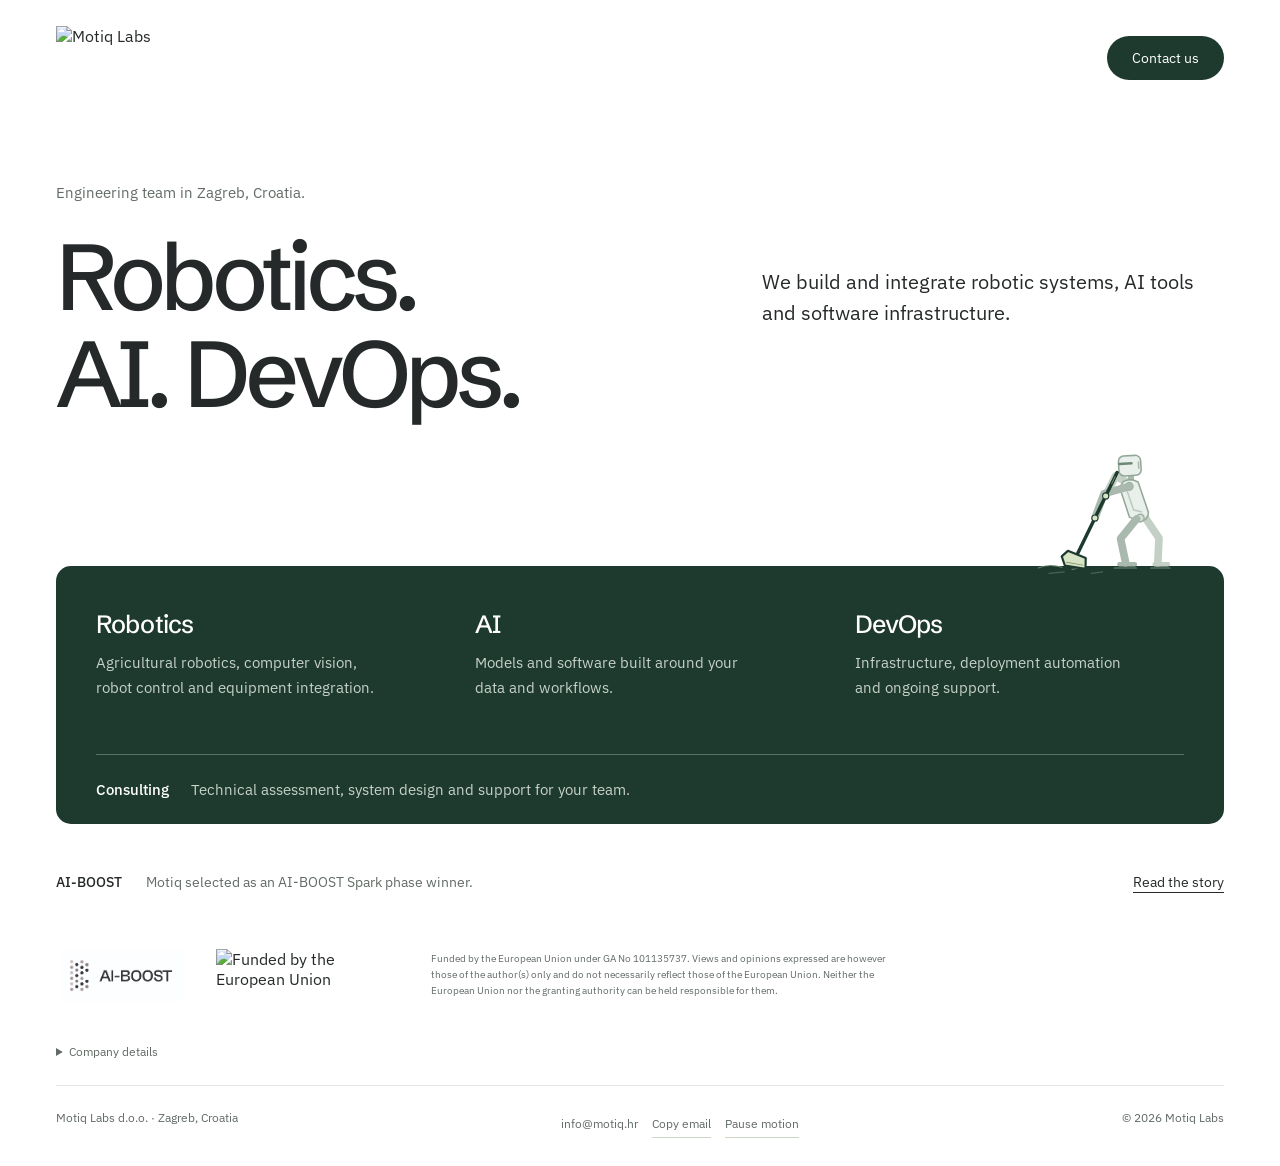
==== commit f2382856: "Update team introduction and agricultural robotics copy" ====
--- a/index.html
+++ b/index.html
@@ -33,7 +33,7 @@
     </header>
     <main id="main">
       <section class="hero">
-        <div><p class="intro">Three engineers in Zagreb, Croatia.</p><h1>Robotics.<br>AI. DevOps.</h1></div>
+        <div><p class="intro">Engineering team in Zagreb, Croatia.</p><h1>Robotics.<br>AI. DevOps.</h1></div>
         <div class="hero-side"><p class="lead">We build and integrate robotic systems, AI tools and software infrastructure.</p></div>
       </section>
       <div class="service-band">
@@ -68,16 +68,16 @@
               </g>
               <g class="robot-grips"><circle data-grip-back cx="117" cy="73" r="4"/><circle data-grip-front cx="103" cy="102" r="4"/></g>
             </svg></summary>
-          <div class="name-note"><p>Motiq takes its name from <strong>motika</strong>, Croatian for a garden hoe.</p><p class="name-proverb">“Bez motike nema kruha.”<span>No bread without a hoe.</span></p></div>
+          <div class="name-note"><p>Motiq takes its name from <strong>motika</strong>, Croatian for a garden hoe.</p><p class="name-proverb">“Nema kruha bez motike.”<span>No bread without a hoe.</span></p></div>
         </details>
         <div class="services" id="services">
-          <section><h2>Robotics</h2><p>Computer vision, robot control and equipment integration.</p></section>
+          <section><h2>Robotics</h2><p>Agricultural robotics, computer vision, robot control and equipment integration.</p></section>
           <section><h2>AI</h2><p>Models and software built around your data and workflows.</p></section>
           <section><h2>DevOps</h2><p>Infrastructure, deployment automation and ongoing support.</p></section>
         </div>
         <div class="consulting"><strong>Consulting</strong><span>Technical assessment, system design and support for your team.</span></div>
       </div>
-      <aside class="news" id="ai-boost"><span class="tag">AI-BOOST</span><p>Motiq selected as an AI-BOOST Spark phase winner.</p><a href="ai-boost.html">Read the story</a></aside>
+      <aside class="news" id="ai-boost"><span class="tag">AI-BOOST</span><p>Motiq selected as an AI-BOOST Spark phase winner.</p><a href="ai-boost">Read the story</a></aside>
       <div class="credits">
         <div class="credit-logos"><a href="https://aiboost-project.eu/" aria-label="AI-BOOST"><img class="boost-logo" src="assets/brand/ai-boost-horizontal.jpg" alt="AI-BOOST" width="130" height="53"></a><img class="eu-logo" src="assets/brand/eu-funded-en.png" alt="Funded by the European Union" width="180" height="53"></div>
         <p>Funded by the European Union under GA No 101135737. Views and opinions expressed are however those of the author(s) only and do not necessarily reflect those of the European Union. Neither the European Union nor the granting authority can be held responsible for them.</p>
